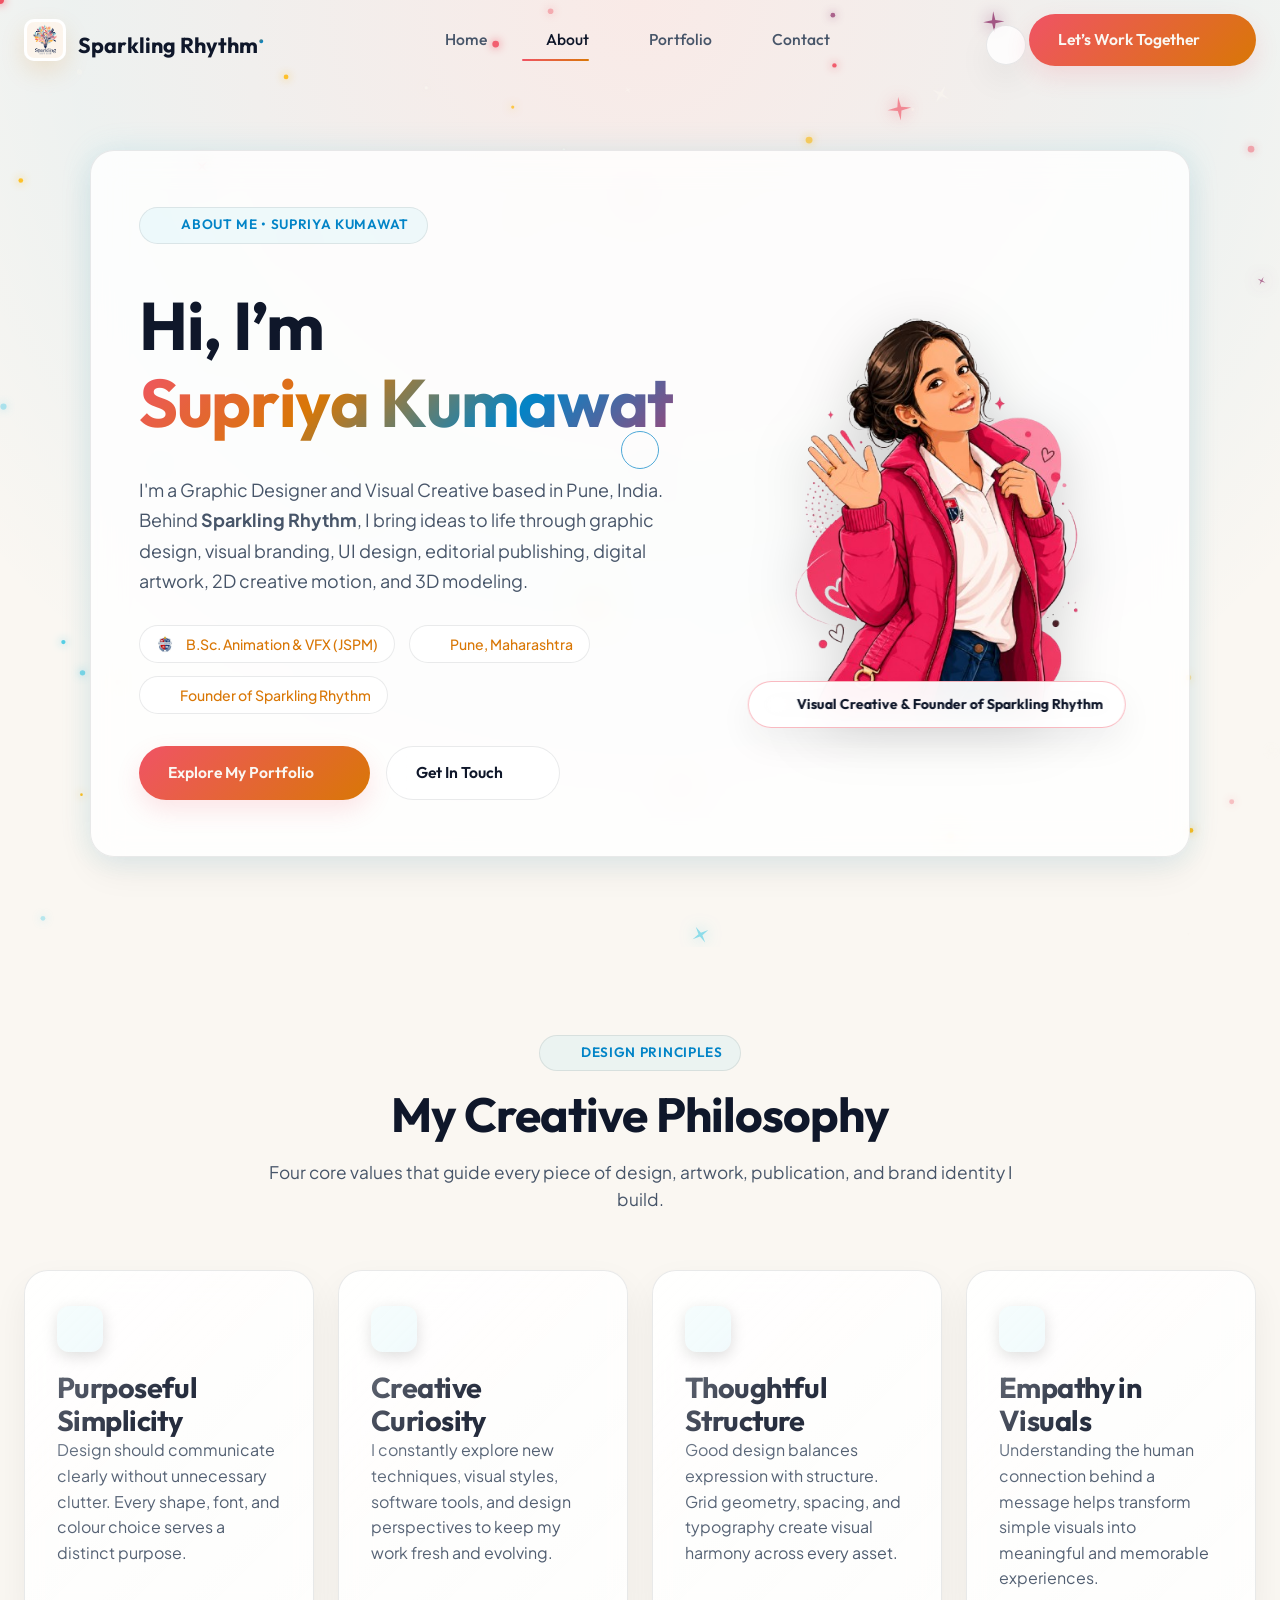
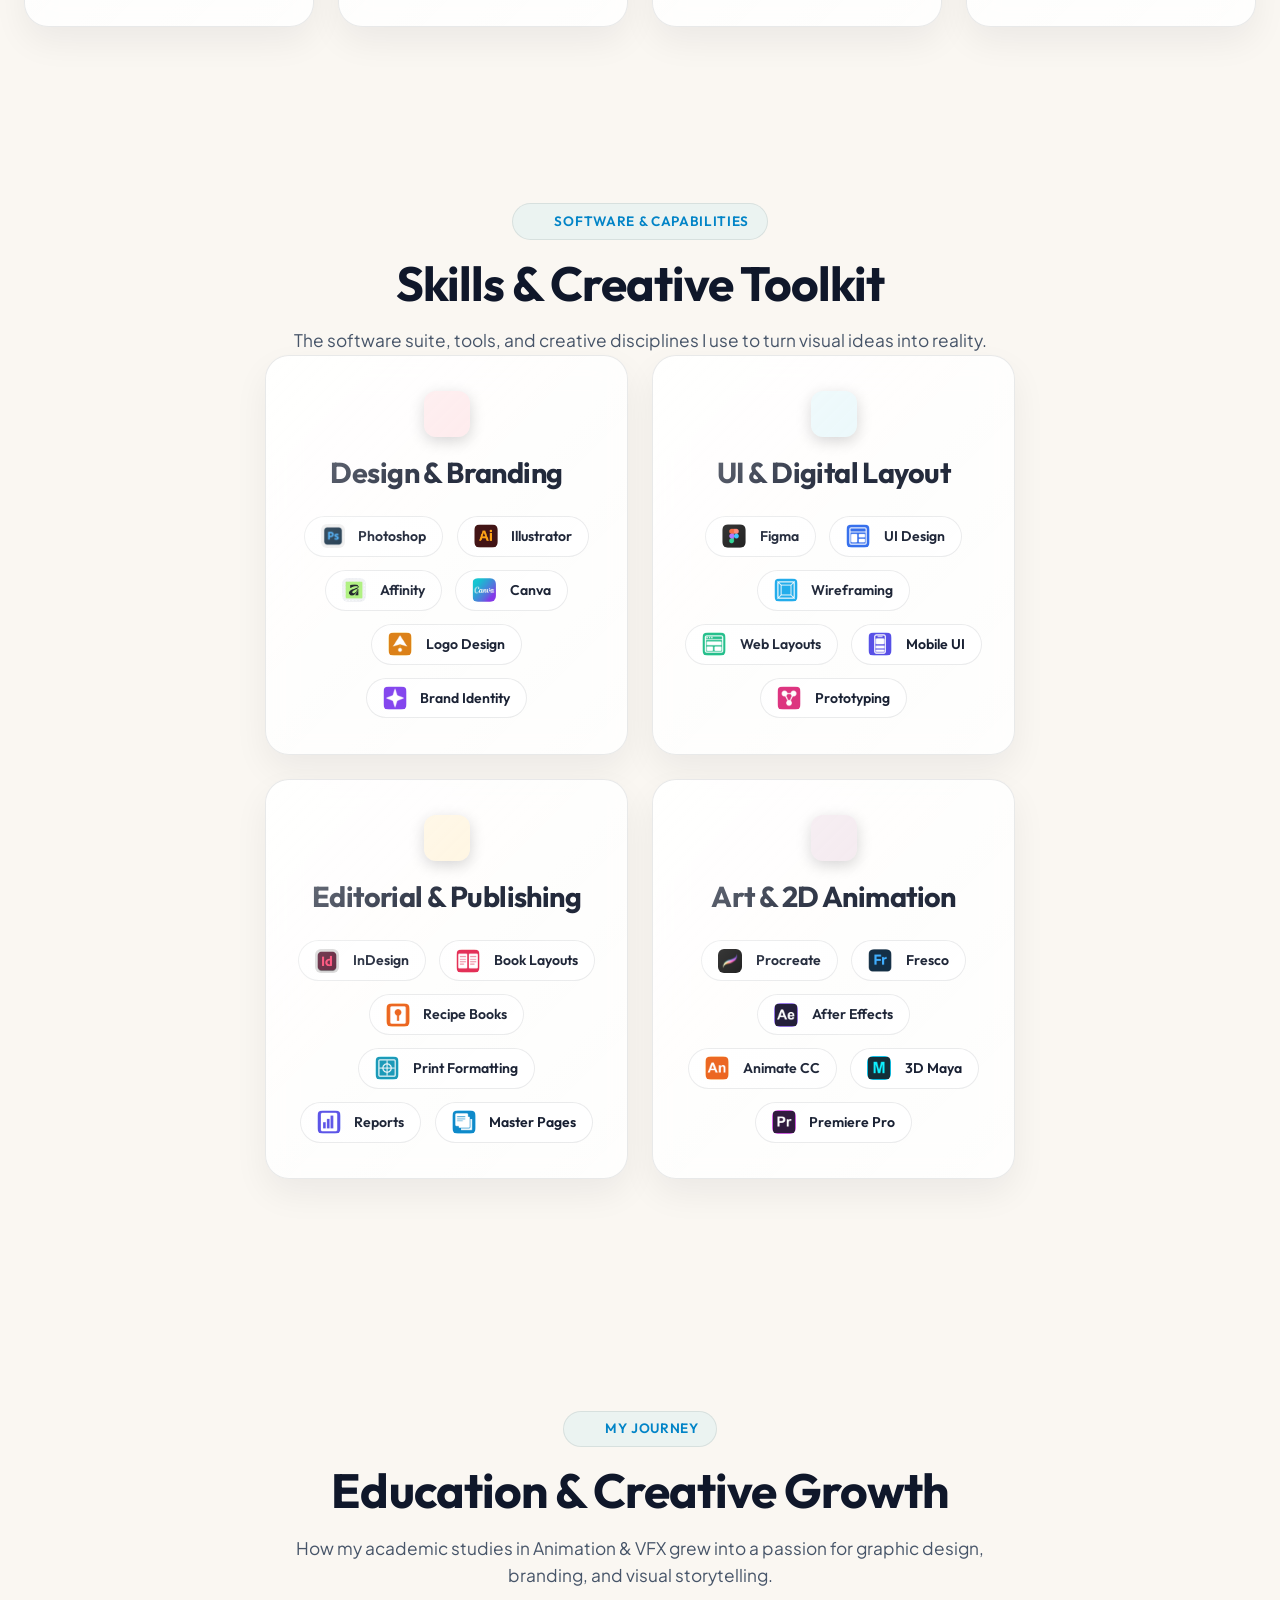
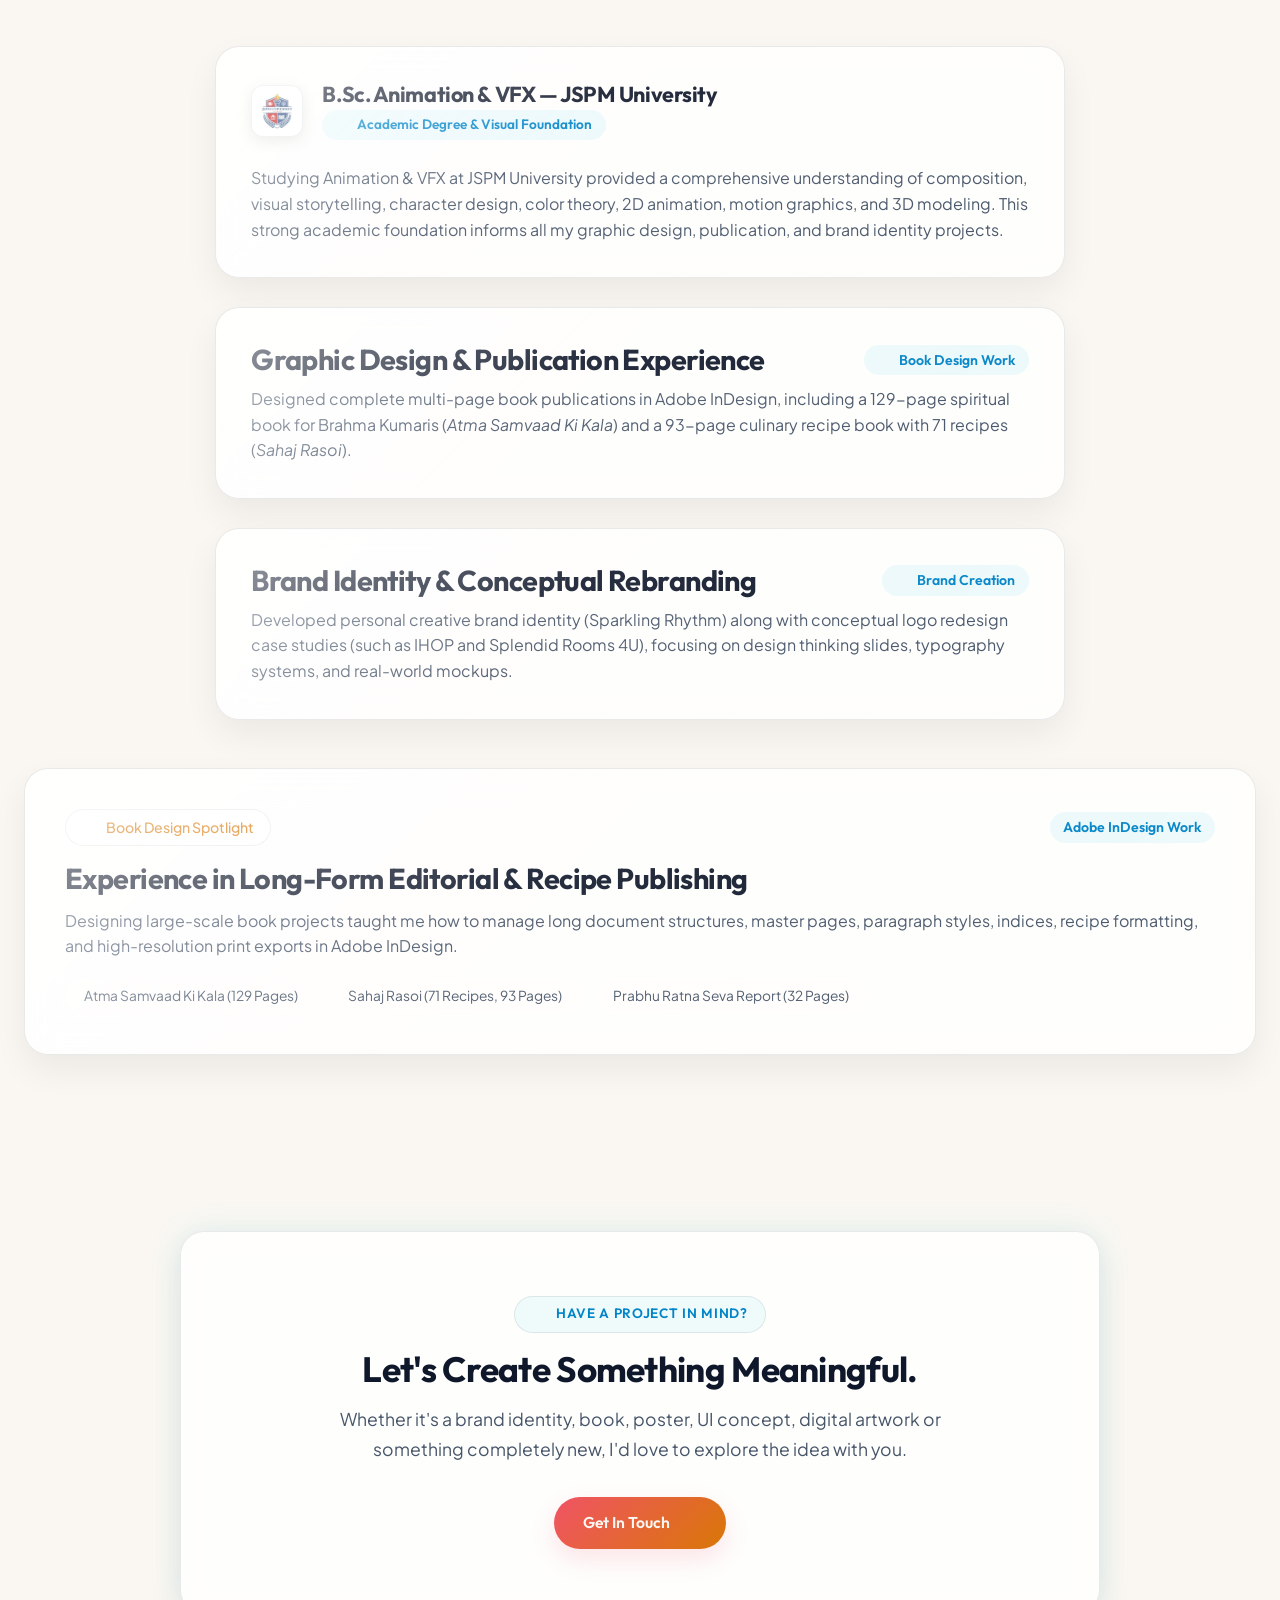
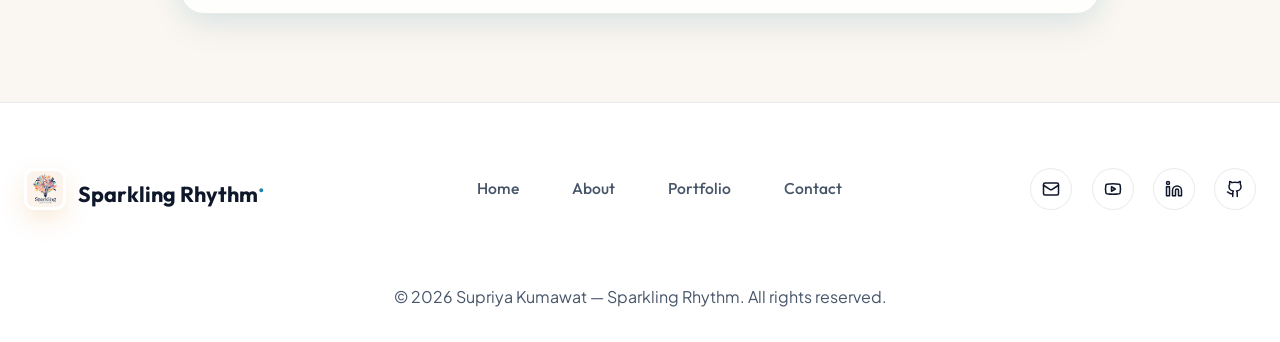
==== about.html @ 0d9f6787 "Initial commit of Sparkling Rhythm portfolio website" ====
<!DOCTYPE html>
<html lang="en">

<head>
  <meta charset="UTF-8">
  <meta name="viewport" content="width=device-width, initial-scale=1.0">
  <title>About Me — Supriya Kumawat | Sparkling Rhythm</title>
  <meta name="description"
    content="Learn more about Supriya Kumawat, Graphic Designer & Visual Creative behind Sparkling Rhythm. Education at JSPM University, creative philosophy, software skills, and design experience.">

  <!-- Favicon -->
  <link rel="icon" type="image/webp" href="images/Sparkling_Rhythm/8_Sparkling_Logo.webp">

  <!-- Lucide Icon Library -->
  <script src="https://unpkg.com/lucide@latest"></script>

  <!-- Style Sheets -->
  <link rel="stylesheet" href="css/palette.css">
  <link rel="stylesheet" href="css/style.css">
  <link rel="stylesheet" href="css/components.css">
</head>

<body>

  <!-- Reusable Header Component -->
  <header id="site-header" data-page="about"></header>

  <!-- ==========================================================================
       ABOUT HERO SECTION: 2-Column Layout with Featured Portrait Highlight
       ========================================================================== -->
  <section class="hero-section">
    <canvas id="hero-canvas-1" class="hero-canvas-bg"></canvas>

    <div class="container">
      <div class="spatial-glass-card" style="max-width: 1100px; padding: 3.5rem 3rem;">
        <div class="spatial-tilt-content about-hero-grid">

          <!-- Left Column: Biography & Information -->
          <div>
            <div class="section-tag" style="display:inline-flex; margin-bottom: 1.2rem;">
              <i data-lucide="user" class="icon-inline"></i> About Me • Supriya Kumawat
            </div>

            <h1 class="hero-title" style="margin-bottom: 1.2rem;">
              Hi, I’m <span class="gradient-text magnetic-title">Supriya Kumawat</span>
            </h1>

            <p class="hero-description" style="text-align: left; max-width: 600px; margin-bottom: 1.8rem;">
              I'm a Graphic Designer and Visual Creative based in Pune, India. Behind <strong>Sparkling Rhythm</strong>,
              I bring ideas to life through graphic design, visual branding, UI design, editorial publishing, digital
              artwork, 2D creative motion, and 3D modeling.
            </p>

            <div class="tag-group" style="margin-bottom: 2rem;">
              <span class="badge">
                <img src="images/Sparkling_Rhythm/About_Me/JSPM (my univercity logo).webp" alt="JSPM University Logo"
                  style="width:18px; height:18px; object-fit:contain; border-radius:4px; margin-right:4px;">
                B.Sc. Animation & VFX (JSPM)
              </span>
              <span class="badge"><i data-lucide="map-pin" class="icon-inline"></i> Pune, Maharashtra</span>
              <span class="badge"><i data-lucide="sparkles" class="icon-inline"></i> Founder of Sparkling Rhythm</span>
            </div>

            <div style="display: flex; gap: 1rem; flex-wrap: wrap;">
              <a href="projects.html" class="btn btn-primary">
                <span>Explore My Portfolio</span>
                <i data-lucide="arrow-right" class="icon-inline"></i>
              </a>
              <a href="contact.html" class="btn btn-secondary">
                <span>Get In Touch</span>
                <i data-lucide="mail" class="icon-inline"></i>
              </a>
            </div>
          </div>

          <!-- Right Column: Featured Animated Portrait Card -->
          <div class="about-avatar-container reveal">
            <div class="about-avatar-card">
              <img src="images/Sparkling_Rhythm/About_Me/animated picture of Me.png"
                alt="Supriya Kumawat — Founder & Graphic Designer" class="about-avatar-img">
              <div class="about-floating-badge">
                <i data-lucide="sparkles" class="icon-inline" style="color:var(--clr-coral-red);"></i>
                Visual Creative & Founder of Sparkling Rhythm
              </div>
            </div>
          </div>

        </div>
      </div>
    </div>
  </section>

  <!-- ==========================================================================
       CREATIVE PHILOSOPHY
       ========================================================================== -->
  <section class="section-spacing">
    <div class="container">
      <div class="section-header reveal">
        <div class="section-tag"><i data-lucide="compass" class="icon-inline"></i> Design Principles</div>
        <h2 class="section-title">My Creative Philosophy</h2>
        <p class="section-subtitle">
          Four core values that guide every piece of design, artwork, publication, and brand identity I build.
        </p>
      </div>

      <div class="philosophy-grid">
        <div class="glass-card philosophy-card reveal">
          <div class="card-icon-box"><i data-lucide="target"></i></div>
          <h3>Purposeful Simplicity</h3>
          <p>Design should communicate clearly without unnecessary clutter. Every shape, font, and colour choice serves
            a distinct purpose.</p>
        </div>

        <div class="glass-card philosophy-card reveal">
          <div class="card-icon-box"><i data-lucide="sparkles"></i></div>
          <h3>Creative Curiosity</h3>
          <p>I constantly explore new techniques, visual styles, software tools, and design perspectives to keep my work
            fresh and evolving.</p>
        </div>

        <div class="glass-card philosophy-card reveal">
          <div class="card-icon-box"><i data-lucide="layers"></i></div>
          <h3>Thoughtful Structure</h3>
          <p>Good design balances expression with structure. Grid geometry, spacing, and typography create visual
            harmony across every asset.</p>
        </div>

        <div class="glass-card philosophy-card reveal">
          <div class="card-icon-box"><i data-lucide="heart-handshake"></i></div>
          <h3>Empathy in Visuals</h3>
          <p>Understanding the human connection behind a message helps transform simple visuals into meaningful and
            memorable experiences.</p>
        </div>
      </div>
    </div>
  </section>

  <!-- ==========================================================================
       SKILLS & SOFTWARE TOOLKIT WITH SPECIFICATION ICONS
       ========================================================================== -->
  <section class="section-spacing">
    <div class="container">
      <div class="section-header reveal">
        <div class="section-tag"><i data-lucide="sliders" class="icon-inline"></i> Software & Capabilities</div>
        <h2 class="section-title">Skills & Creative Toolkit</h2>
        <p class="section-subtitle">
          The software suite, tools, and creative disciplines I use to turn visual ideas into reality.
        </p>
        <div class="grid-4">
          <!-- Design & Branding -->
          <div class="glass-card focus-card reveal">
            <div class="card-icon-box"><i data-lucide="palette"></i></div>
            <h3>Design & Branding</h3>
            <div class="tag-group" style="justify-content:center; margin-top:1.2rem;">
              <span class="tool-chip" style="padding: 0.45rem 1rem; font-size: 0.88rem;">
                <img src="images/Sparkling_Rhythm/About_Me/My_Specifications/Photoshop.webp" alt="Photoshop"
                  class="tool-icon-img"> Photoshop
              </span>
              <span class="tool-chip" style="padding: 0.45rem 1rem; font-size: 0.88rem;">
                <img src="images/Sparkling_Rhythm/About_Me/My_Specifications/Illustrator.webp" alt="Illustrator"
                  class="tool-icon-img"> Illustrator
              </span>
              <span class="tool-chip" style="padding: 0.45rem 1rem; font-size: 0.88rem;">
                <img src="images/Sparkling_Rhythm/About_Me/My_Specifications/Affinity.webp" alt="Affinity"
                  class="tool-icon-img"> Affinity
              </span>
              <span class="tool-chip" style="padding: 0.45rem 1rem; font-size: 0.88rem;">
                <img src="images/Sparkling_Rhythm/About_Me/My_Specifications/Canva.webp" alt="Canva"
                  class="tool-icon-img"> Canva
              </span>
              <span class="tool-chip" style="padding: 0.45rem 1rem; font-size: 0.88rem;">
                <img src="images/Sparkling_Rhythm/About_Me/My_Specifications/Logo_Design.png" alt="Logo Design"
                  class="tool-icon-img"> Logo Design
              </span>
              <span class="tool-chip" style="padding: 0.45rem 1rem; font-size: 0.88rem;">
                <img src="images/Sparkling_Rhythm/About_Me/My_Specifications/Brand_Identity.png" alt="Brand Identity"
                  class="tool-icon-img"> Brand Identity
              </span>
            </div>
          </div>

          <!-- UI & Digital -->
          <div class="glass-card focus-card reveal">
            <div class="card-icon-box"><i data-lucide="layout"></i></div>
            <h3>UI & Digital Layout</h3>
            <div class="tag-group" style="justify-content:center; margin-top:1.2rem;">
              <span class="tool-chip" style="padding: 0.45rem 1rem; font-size: 0.88rem;">
                <img src="images/Sparkling_Rhythm/About_Me/My_Specifications/Figma.webp" alt="Figma"
                  class="tool-icon-img"> Figma
              </span>
              <span class="tool-chip" style="padding: 0.45rem 1rem; font-size: 0.88rem;">
                <img src="images/Sparkling_Rhythm/About_Me/My_Specifications/UI_Design.png" alt="UI Design"
                  class="tool-icon-img"> UI Design
              </span>
              <span class="tool-chip" style="padding: 0.45rem 1rem; font-size: 0.88rem;">
                <img src="images/Sparkling_Rhythm/About_Me/My_Specifications/Wireframing.png" alt="Wireframing"
                  class="tool-icon-img"> Wireframing
              </span>
              <span class="tool-chip" style="padding: 0.45rem 1rem; font-size: 0.88rem;">
                <img src="images/Sparkling_Rhythm/About_Me/My_Specifications/Web_Layouts.png" alt="Web Layouts"
                  class="tool-icon-img"> Web Layouts
              </span>
              <span class="tool-chip" style="padding: 0.45rem 1rem; font-size: 0.88rem;">
                <img src="images/Sparkling_Rhythm/About_Me/My_Specifications/Mobile_UI.png" alt="Mobile UI"
                  class="tool-icon-img"> Mobile UI
              </span>
              <span class="tool-chip" style="padding: 0.45rem 1rem; font-size: 0.88rem;">
                <img src="images/Sparkling_Rhythm/About_Me/My_Specifications/Prototyping.png" alt="Prototyping"
                  class="tool-icon-img"> Prototyping
              </span>
            </div>
          </div>

          <!-- Editorial & Books -->
          <div class="glass-card focus-card reveal">
            <div class="card-icon-box"><i data-lucide="book-open"></i></div>
            <h3>Editorial & Publishing</h3>
            <div class="tag-group" style="justify-content:center; margin-top:1.2rem;">
              <span class="tool-chip" style="padding: 0.45rem 1rem; font-size: 0.88rem;">
                <img src="images/Sparkling_Rhythm/About_Me/My_Specifications/Indesign.webp" alt="InDesign"
                  class="tool-icon-img"> InDesign
              </span>
              <span class="tool-chip" style="padding: 0.45rem 1rem; font-size: 0.88rem;">
                <img src="images/Sparkling_Rhythm/About_Me/My_Specifications/Book_Layouts.png" alt="Book Layouts"
                  class="tool-icon-img"> Book Layouts
              </span>
              <span class="tool-chip" style="padding: 0.45rem 1rem; font-size: 0.88rem;">
                <img src="images/Sparkling_Rhythm/About_Me/My_Specifications/Recipe_Books.png" alt="Recipe Books"
                  class="tool-icon-img"> Recipe Books
              </span>
              <span class="tool-chip" style="padding: 0.45rem 1rem; font-size: 0.88rem;">
                <img src="images/Sparkling_Rhythm/About_Me/My_Specifications/Print_Formatting.png"
                  alt="Print Formatting" class="tool-icon-img"> Print Formatting
              </span>
              <span class="tool-chip" style="padding: 0.45rem 1rem; font-size: 0.88rem;">
                <img src="images/Sparkling_Rhythm/About_Me/My_Specifications/Reports.png" alt="Reports"
                  class="tool-icon-img"> Reports
              </span>
              <span class="tool-chip" style="padding: 0.45rem 1rem; font-size: 0.88rem;">
                <img src="images/Sparkling_Rhythm/About_Me/My_Specifications/Master_Pages.png" alt="Master Pages"
                  class="tool-icon-img"> Master Pages
              </span>
            </div>
          </div>

          <!-- Art & Animation -->
          <div class="glass-card focus-card reveal">
            <div class="card-icon-box"><i data-lucide="film"></i></div>
            <h3>Art & 2D Animation</h3>
            <div class="tag-group" style="justify-content:center; margin-top:1.2rem;">
              <span class="tool-chip" style="padding: 0.45rem 1rem; font-size: 0.88rem;">
                <img src="images/Sparkling_Rhythm/About_Me/My_Specifications/Procreate.webp" alt="Procreate"
                  class="tool-icon-img"> Procreate
              </span>
              <span class="tool-chip" style="padding: 0.45rem 1rem; font-size: 0.88rem;">
                <img src="images/Sparkling_Rhythm/About_Me/My_Specifications/Adobe_Fresco.webp" alt="Fresco"
                  class="tool-icon-img"> Fresco
              </span>
              <span class="tool-chip" style="padding: 0.45rem 1rem; font-size: 0.88rem;">
                <img src="images/Sparkling_Rhythm/About_Me/My_Specifications/After_Effects.png" alt="After Effects"
                  class="tool-icon-img"> After Effects
              </span>
              <span class="tool-chip" style="padding: 0.45rem 1rem; font-size: 0.88rem;">
                <img src="images/Sparkling_Rhythm/About_Me/My_Specifications/AnimateCC.png" alt="Animate CC"
                  class="tool-icon-img"> Animate CC
              </span>
              <span class="tool-chip" style="padding: 0.45rem 1rem; font-size: 0.88rem;">
                <img src="images/Sparkling_Rhythm/About_Me/My_Specifications/Maya.png" alt="3D Maya"
                  class="tool-icon-img"> 3D Maya
              </span>
              <span class="tool-chip" style="padding: 0.45rem 1rem; font-size: 0.88rem;">
                <img src="images/Sparkling_Rhythm/About_Me/My_Specifications/Premiere_Pro.png" alt="Premiere Pro"
                  class="tool-icon-img"> Premiere Pro
              </span>
            </div>
          </div>
        </div>
      </div>
  </section>

  <!-- ==========================================================================
       CREATIVE JOURNEY TIMELINE WITH JSPM UNIVERSITY LOGO HIGHLIGHT
       ========================================================================== -->
  <section class="section-spacing">
    <div class="container">
      <div class="section-header reveal">
        <div class="section-tag"><i data-lucide="clock" class="icon-inline"></i> My Journey</div>
        <h2 class="section-title">Education & Creative Growth</h2>
        <p class="section-subtitle">
          How my academic studies in Animation & VFX grew into a passion for graphic design, branding, and visual
          storytelling.
        </p>
      </div>

      <div class="timeline-list">
        <!-- Item 1: JSPM University Highlight Card -->
        <div class="glass-card timeline-card reveal">
          <div class="university-badge-header">
            <img src="images/Sparkling_Rhythm/About_Me/JSPM (my univercity logo).webp" alt="JSPM University Logo"
              class="university-logo-img">
            <div>
              <h3 style="font-size: 1.35rem; margin-bottom: 0.2rem;">B.Sc. Animation & VFX — JSPM University</h3>
              <span class="timeline-year" style="font-size: 0.85rem;"><i data-lucide="graduation-cap"
                  class="icon-inline"></i> Academic Degree & Visual Foundation</span>
            </div>
          </div>
          <p>
            Studying Animation & VFX at JSPM University provided a comprehensive understanding of composition, visual
            storytelling, character design, color theory, 2D animation, motion graphics, and 3D modeling. This strong
            academic foundation informs all my graphic design, publication, and brand identity projects.
          </p>
        </div>

        <!-- Item 2: Publication & Book Design -->
        <div class="glass-card timeline-card reveal">
          <div class="timeline-header">
            <h3>Graphic Design & Publication Experience</h3>
            <span class="timeline-year"><i data-lucide="award" class="icon-inline"></i> Book Design Work</span>
          </div>
          <p>
            Designed complete multi-page book publications in Adobe InDesign, including a 129-page spiritual book for
            Brahma Kumaris (<em>Atma Samvaad Ki Kala</em>) and a 93-page culinary recipe book with 71 recipes (<em>Sahaj
              Rasoi</em>).
          </p>
        </div>

        <!-- Item 3: Brand Identity Creation -->
        <div class="glass-card timeline-card reveal">
          <div class="timeline-header">
            <h3>Brand Identity & Conceptual Rebranding</h3>
            <span class="timeline-year"><i data-lucide="sparkles" class="icon-inline"></i> Brand Creation</span>
          </div>
          <p>
            Developed personal creative brand identity (Sparkling Rhythm) along with conceptual logo redesign case
            studies (such as IHOP and Splendid Rooms 4U), focusing on design thinking slides, typography systems, and
            real-world mockups.
          </p>
        </div>
      </div>

      <!-- Book Design Highlights Card -->
      <div class="glass-card book-exp-card reveal">
        <div class="timeline-header">
          <span class="badge"><i data-lucide="book-open" class="icon-inline"></i> Book Design Spotlight</span>
          <span class="timeline-year">Adobe InDesign Work</span>
        </div>
        <h3 style="margin-top: 1rem;">Experience in Long-Form Editorial & Recipe Publishing</h3>
        <p style="margin-top: 0.8rem;">
          Designing large-scale book projects taught me how to manage long document structures, master pages, paragraph
          styles, indices, recipe formatting, and high-resolution print exports in Adobe InDesign.
        </p>
        <div class="tag-group" style="margin-top: 1.2rem;">
          <span class="tag-chip">Atma Samvaad Ki Kala (129 Pages)</span>
          <span class="tag-chip">Sahaj Rasoi (71 Recipes, 93 Pages)</span>
          <span class="tag-chip">Prabhu Ratna Seva Report (32 Pages)</span>
        </div>
      </div>
    </div>
  </section>

  <!-- ==========================================================================
       CLOSING CTA
       ========================================================================== -->
  <section class="section-spacing">
    <div class="container">
      <div class="spatial-glass-card text-center" style="padding: 4rem 2rem;">
        <div class="section-tag" style="display:inline-flex; margin-bottom: 1rem;">
          <i data-lucide="message-square" class="icon-inline"></i> Have a Project in Mind?
        </div>

        <h2 style="font-size: 2.2rem; margin-bottom: 1rem;">
          Let's Create Something Meaningful.
        </h2>

        <p
          style="max-width: 650px; margin: 0 auto 2rem auto; color: var(--text-muted); font-size: 1.1rem; line-height: 1.7;">
          Whether it's a brand identity, book, poster, UI concept, digital artwork or something completely new, I'd love
          to explore the idea with you.
        </p>

        <a href="contact.html" class="btn btn-primary">
          <span>Get In Touch</span>
          <i data-lucide="arrow-right" class="icon-inline"></i>
        </a>
      </div>
    </div>
  </section>

  <!-- Reusable Footer Component -->
  <footer id="site-footer"></footer>

  <!-- Scripts -->
  <script src="js/projects-data.js"></script>
  <script src="js/lightbox.js"></script>
  <script src="js/layout.js"></script>
  <script src="js/cursor.js"></script>
  <script src="js/canvas.js"></script>
  <script src="js/animations.js"></script>
  <script src="js/main.js"></script>
</body>

</html>
---- css/palette.css ----
/* ==========================================================================
   SPARKLING RHYTHM PORTFOLIO - LOGO-MATCHED COLOR PALETTE & THEME TOKENS
   --------------------------------------------------------------------------
   Derived directly from Sparkling_Logo.png:
   - Warm Luxury Cream (#FAF7F2 - Light Canvas)
   - Deep Midnight Navy (#0C121E - Dark Canvas & Light Text)
   - Coral Red (#F05365) - Warm Leaf Highlight
   - Amber Gold (#FFB703) - Vibrant Energy Leaf
   - Ocean Cyan (#48CAE4) - Soft Teal Leaf
   - Plum Berry (#9B487A) - Rich Purple Leaf
   ========================================================================== */

/* --------------------------------------------------------------------------
   DEFAULT THEME: LIGHT MODE (Warm Cream Logo Canvas Base)
   -------------------------------------------------------------------------- */
:root {
  /* Brand Leaf Palette Accents */
  --clr-coral-red: #F05365;     /* Warm Coral Red */
  --clr-amber-gold: #D97706;    /* Warm Amber Gold (Adjusted for high-contrast light bg) */
  --clr-teal-cyan: #0284C7;     /* Ocean Cyan Accent */
  --clr-plum-berry: #9B487A;    /* Rich Plum Berry */
  --clr-cream-light: #FAF7F2;   /* Luxury Off-white Cream */

  /* Legacy Mapping for Component Compatibility */
  --clr-icy-blue: #0F172A;
  --clr-candy-pink: var(--clr-coral-red);
  --clr-mauve-rose: var(--clr-teal-cyan);
  --clr-vanilla: var(--clr-amber-gold);

  /* Surface & Backgrounds - Light Theme Default */
  --bg-deep: #FAF7F2;           /* Warm Luxury Off-White Canvas */
  --bg-surface: #FFFFFF;        /* Elevated Pure White Cards */
  --bg-elevated: #F3EFE9;       /* Soft Surface Hover State */

  /* Glassmorphism Tokens - Light Mode */
  --glass-bg: rgba(255, 255, 255, 0.82);
  --glass-bg-hover: rgba(255, 255, 255, 0.95);
  --glass-border: rgba(15, 23, 42, 0.09);
  --glass-border-hover: rgba(240, 83, 101, 0.4);
  --glass-shadow: 0 15px 35px rgba(15, 23, 42, 0.06);
  --glass-glow-pink: 0 10px 25px rgba(240, 83, 101, 0.15);
  --glass-glow-cyan: 0 10px 25px rgba(2, 132, 199, 0.15);
  --glass-glow-gold: 0 10px 25px rgba(217, 119, 6, 0.15);
  --glass-blur: blur(16px);
  --glass-reflection: linear-gradient(135deg, rgba(255, 255, 255, 0.6) 0%, rgba(255, 255, 255, 0.1) 40%, rgba(255, 255, 255, 0) 100%);

  /* Text Colors - Light Mode */
  --text-main: #0F172A;         /* Deep Navy Slate Primary Text */
  --text-muted: #475569;        /* Muted Slate Body Text */
  --text-subtle: #64748B;       /* Subtle Label Text */
  --text-accent: var(--clr-coral-red);
  --text-inverse: #FAF7F2;      /* Off-White Text for Dark Elements */

  /* Gradients */
  --grad-sparkling: linear-gradient(135deg, #F05365 0%, #D97706 35%, #0284C7 70%, #9B487A 100%);
  --grad-coral-gold: linear-gradient(135deg, #F05365 0%, #D97706 100%);
  --grad-cyan-plum: linear-gradient(135deg, #0284C7 0%, #9B487A 100%);
  --grad-pink-rose: linear-gradient(135deg, #F05365 0%, #D97706 100%);
  --grad-accent-text: linear-gradient(135deg, #F05365 0%, #D97706 33%, #0284C7 66%, #0F172A 100%);
  --grad-liquid-glow: radial-gradient(circle at 50% 0%, rgba(240, 83, 101, 0.08), rgba(2, 132, 199, 0.05) 50%, transparent 75%);

  /* Radii & Transitions */
  --border-radius-sm: 8px;
  --border-radius-md: 16px;
  --border-radius-lg: 24px;
  --border-radius-full: 9999px;

  --transition-fast: 0.2s cubic-bezier(0.16, 1, 0.3, 1);
  --transition-normal: 0.4s cubic-bezier(0.16, 1, 0.3, 1);
  --transition-slow: 0.7s cubic-bezier(0.16, 1, 0.3, 1);
}

/* --------------------------------------------------------------------------
   DARK THEME OVERRIDES ([data-theme="dark"])
   -------------------------------------------------------------------------- */
[data-theme="dark"] {
  /* Brand Leaf Palette Accents */
  --clr-amber-gold: #FFB703;    /* Bright Gold for dark background */
  --clr-teal-cyan: #48CAE4;     /* Electric Ocean Cyan */

  /* Legacy Mapping */
  --clr-icy-blue: #FAF6F0;
  --clr-vanilla: var(--clr-amber-gold);

  /* Surface & Backgrounds - Dark Theme */
  --bg-deep: #0C121E;           /* Midnight Navy Canvas */
  --bg-surface: #141C2D;        /* Elevated Dark Navy Surface */
  --bg-elevated: #1B263B;       /* Navy Hover Surface */

  /* Glassmorphism Tokens - Dark Mode */
  --glass-bg: rgba(20, 28, 45, 0.65);
  --glass-bg-hover: rgba(27, 38, 59, 0.85);
  --glass-border: rgba(72, 202, 228, 0.15);
  --glass-border-hover: rgba(240, 83, 101, 0.4);
  --glass-shadow: 0 20px 40px rgba(0, 0, 0, 0.55);
  --glass-glow-pink: 0 10px 30px rgba(240, 83, 101, 0.25);
  --glass-glow-cyan: 0 10px 30px rgba(72, 202, 228, 0.25);
  --glass-glow-gold: 0 10px 30px rgba(255, 183, 3, 0.25);
  --glass-reflection: linear-gradient(135deg, rgba(255, 255, 255, 0.12) 0%, rgba(255, 255, 255, 0.02) 40%, rgba(255, 255, 255, 0) 100%);

  /* Text Colors - Dark Mode */
  --text-main: #FAF6F0;         /* Cream Light Primary Text */
  --text-muted: #A0AEC0;        /* Muted Light Slate */
  --text-subtle: #64748B;       /* Subtle Label */
  --text-inverse: #0C121E;      /* Dark Text for Light Elements */

  /* Gradients - Dark Mode */
  --grad-sparkling: linear-gradient(135deg, #F05365 0%, #FFB703 35%, #48CAE4 70%, #9B487A 100%);
  --grad-coral-gold: linear-gradient(135deg, #F05365 0%, #FFB703 100%);
  --grad-cyan-plum: linear-gradient(135deg, #48CAE4 0%, #9B487A 100%);
  --grad-pink-rose: linear-gradient(135deg, #F05365 0%, #FFB703 100%);
  --grad-accent-text: linear-gradient(135deg, #F05365 0%, #FFB703 33%, #48CAE4 66%, #FAF6F0 100%);
  --grad-liquid-glow: radial-gradient(circle at 50% 0%, rgba(240, 83, 101, 0.15), rgba(72, 202, 228, 0.08) 50%, transparent 75%);
}
---- css/style.css ----
/* ==========================================================================
   GLOBAL STYLES, TYPOGRAPHY & CORE LAYOUT ARCHITECTURE
   ========================================================================== */

@import url('https://fonts.googleapis.com/css2?family=Outfit:wght@300;400;500;600;700;800&family=Plus+Jakarta+Sans:wght@300;400;500;600;700&display=swap');

/* CSS Reset */
*, *::before, *::after {
  box-sizing: border-box;
  margin: 0;
  padding: 0;
}

html {
  font-size: 16px;
  scroll-behavior: smooth;
  overflow-x: hidden;
  width: 100%;
}

body {
  font-family: 'Plus Jakarta Sans', -apple-system, BlinkMacSystemFont, sans-serif;
  background-color: var(--bg-deep);
  color: var(--text-main);
  line-height: 1.6;
  overflow-x: hidden;
  width: 100%;
  position: relative;
  -webkit-font-smoothing: antialiased;
  -moz-osx-font-smoothing: grayscale;
}

/* Custom Scrollbar */
::-webkit-scrollbar {
  width: 10px;
}
::-webkit-scrollbar-track {
  background: var(--bg-deep);
}
::-webkit-scrollbar-thumb {
  background: var(--glass-bg-hover);
  border: 2px solid var(--bg-deep);
  border-radius: 10px;
}
::-webkit-scrollbar-thumb:hover {
  background: var(--clr-coral-red);
}

/* --------------------------------------------------------------------------
   CUSTOM DUAL MAGNETIC CURSOR STYLES (LOGO COLOR MATCHED)
   -------------------------------------------------------------------------- */
#cursor-dot, #cursor-ring {
  pointer-events: none;
  position: fixed;
  top: 0;
  left: 0;
  border-radius: 50%;
  z-index: 99999;
  transition: transform 0.15s ease-out, opacity 0.15s ease-out, border-color 0.2s ease, background 0.2s ease;
}

#cursor-dot {
  width: 8px;
  height: 8px;
  background-color: var(--clr-coral-red);
  transform: translate(-50%, -50%);
  box-shadow: 0 0 10px var(--clr-coral-red);
}

#cursor-ring {
  width: 38px;
  height: 38px;
  border: 1.5px solid var(--clr-teal-cyan);
  transform: translate(-50%, -50%);
  opacity: 0.7;
}

body.cursor-hover #cursor-ring {
  transform: translate(-50%, -50%) scale(1.6);
  border-color: var(--clr-amber-gold);
  background: rgba(255, 183, 3, 0.15);
  box-shadow: 0 0 20px rgba(255, 183, 3, 0.3);
}

@media (max-width: 768px), (pointer: coarse) {
  #cursor-dot,
  #cursor-ring,
  #sparkle-cursor-canvas {
    display: none !important;
    visibility: hidden !important;
    opacity: 0 !important;
    pointer-events: none !important;
  }
}

/* Typography Base */
h1, h2, h3, h4, h5, h6 {
  font-family: 'Outfit', sans-serif;
  color: var(--text-main);
  line-height: 1.15;
  font-weight: 700;
  letter-spacing: -0.02em;
}

h1 {
  font-size: clamp(2.4rem, 5vw + 1rem, 4.2rem);
}

h2 {
  font-size: clamp(1.9rem, 3.5vw + 0.5rem, 3rem);
}

h3 {
  font-size: clamp(1.3rem, 2vw + 0.2rem, 1.8rem);
}

p {
  color: var(--text-muted);
  font-size: clamp(0.95rem, 1vw + 0.2rem, 1.1rem);
  font-weight: 400;
}

a {
  color: inherit;
  text-decoration: none;
  transition: var(--transition-fast);
}

img, video {
  max-width: 100%;
  height: auto;
  display: block;
}

ul {
  list-style: none;
}

/* Layout Utilities */
.container {
  width: 100%;
  max-width: 1280px;
  margin: 0 auto;
  padding: 0 1.5rem;
}

.section-spacing {
  padding: 5.5rem 0;
  position: relative;
}

.gradient-text {
  background: var(--grad-sparkling);
  -webkit-background-clip: text;
  -webkit-text-fill-color: transparent;
  display: inline-block;
}

/* Section Header Component */
.section-header {
  text-align: center;
  max-width: 750px;
  margin: 0 auto 3.5rem auto;
}

.section-tag {
  display: inline-flex;
  align-items: center;
  gap: 0.5rem;
  padding: 0.4rem 1.1rem;
  background: rgba(72, 202, 228, 0.08);
  border: 1px solid var(--glass-border);
  border-radius: var(--border-radius-full);
  color: var(--clr-teal-cyan);
  font-family: 'Outfit', sans-serif;
  font-size: 0.85rem;
  font-weight: 600;
  letter-spacing: 0.05em;
  text-transform: uppercase;
  margin-bottom: 1rem;
}

.section-title {
  margin-bottom: 1rem;
}

.section-subtitle {
  color: var(--text-muted);
  font-size: 1.08rem;
}

/* Buttons */
.btn {
  display: inline-flex;
  align-items: center;
  justify-content: center;
  gap: 0.6rem;
  padding: 0.85rem 1.8rem;
  font-family: 'Outfit', sans-serif;
  font-size: 0.98rem;
  font-weight: 600;
  border-radius: var(--border-radius-full);
  cursor: pointer;
  border: none;
  transition: var(--transition-normal);
  white-space: nowrap;
}

.btn-primary {
  background: var(--grad-coral-gold);
  color: var(--text-inverse);
  box-shadow: var(--glass-glow-pink);
}

.btn-primary:hover {
  transform: translateY(-3px);
  box-shadow: 0 12px 35px rgba(240, 83, 101, 0.45);
  filter: brightness(1.08);
}

.btn-secondary {
  background: var(--glass-bg);
  color: var(--text-main);
  border: 1px solid var(--glass-border);
  backdrop-filter: var(--glass-blur);
  -webkit-backdrop-filter: var(--glass-blur);
}

.btn-secondary:hover {
  background: var(--glass-bg-hover);
  border-color: var(--clr-teal-cyan);
  color: var(--clr-teal-cyan);
  transform: translateY(-3px);
  box-shadow: var(--glass-glow-cyan);
}

/* Glass Card Foundation */
.glass-card {
  background: var(--glass-bg);
  border: 1px solid var(--glass-border);
  border-radius: var(--border-radius-lg);
  backdrop-filter: var(--glass-blur);
  -webkit-backdrop-filter: var(--glass-blur);
  box-shadow: var(--glass-shadow);
  transition: var(--transition-normal);
  position: relative;
  overflow: hidden;
}

.glass-card::before {
  content: '';
  position: absolute;
  top: 0;
  left: 0;
  right: 0;
  height: 100%;
  background: var(--glass-reflection);
  pointer-events: none;
  border-radius: inherit;
}

.glass-card:hover {
  border-color: var(--glass-border-hover);
  box-shadow: 0 25px 50px rgba(0, 0, 0, 0.5), var(--glass-glow-pink);
}

/* Badge component */
.badge {
  display: inline-flex;
  align-items: center;
  gap: 0.5rem;
  padding: 0.4rem 1rem;
  background: var(--glass-bg);
  border: 1px solid var(--glass-border);
  border-radius: var(--border-radius-full);
  font-size: 0.88rem;
  font-weight: 500;
  color: var(--clr-amber-gold);
}

.status-dot {
  width: 8px;
  height: 8px;
  background-color: var(--clr-amber-gold);
  border-radius: 50%;
  display: inline-block;
  box-shadow: 0 0 10px var(--clr-amber-gold);
}

/* SCROLL REVEAL ANIMATIONS */
.reveal {
  opacity: 0;
  transform: translateY(30px);
  transition: opacity 0.8s cubic-bezier(0.16, 1, 0.3, 1), transform 0.8s cubic-bezier(0.16, 1, 0.3, 1);
}

.reveal.active {
  opacity: 1;
  transform: translateY(0);
}
---- css/components.css ----
/* ==========================================================================
   COMPONENTS SPECIFICATION (WITH FULLY RESPONSIVE IHOP FEATURED SECTION)
   ========================================================================== */

/* Lucide Icon & Card Helpers */
.icon-inline {
  width: 1.15em;
  height: 1.15em;
  display: inline-block;
  vertical-align: middle;
  stroke-width: 2px;
}

.card-icon-box {
  width: 46px;
  height: 46px;
  border-radius: 12px;
  background: rgba(72, 202, 228, 0.1);
  color: var(--clr-teal-cyan);
  display: inline-flex;
  align-items: center;
  justify-content: center;
  margin-bottom: 1.2rem;
  box-shadow: 0 4px 15px rgba(0, 0, 0, 0.2);
}

.card-icon-box svg {
  width: 24px;
  height: 24px;
  stroke-width: 2px;
}

/* Shimmer Light Reflection Sweep */
.gradient-text, .nav-brand span {
  position: relative;
  overflow: hidden;
}

.gradient-text::after, .nav-brand span::after {
  content: '';
  position: absolute;
  top: 0;
  left: -100%;
  width: 50%;
  height: 100%;
  background: linear-gradient(90deg, transparent 0%, rgba(255, 255, 255, 0.5) 50%, transparent 100%);
  animation: sparkleShimmer 4.5s infinite ease-in-out;
  pointer-events: none;
}

@keyframes sparkleShimmer {
  0% { left: -120%; }
  40%, 100% { left: 160%; }
}

/* --------------------------------------------------------------------------
   1. NAVBAR & HEADER COMPONENTS
   -------------------------------------------------------------------------- */
.navbar {
  position: fixed;
  top: 0;
  left: 0;
  right: 0;
  height: 80px;
  z-index: 1000;
  transition: var(--transition-normal);
}

.navbar.scrolled {
  height: 70px;
  background: var(--glass-bg);
  backdrop-filter: var(--glass-blur);
  -webkit-backdrop-filter: var(--glass-blur);
  border-bottom: 1px solid var(--glass-border);
  box-shadow: var(--glass-shadow);
}

.nav-container {
  height: 100%;
  display: flex;
  align-items: center;
  justify-content: space-between;
}

.nav-brand {
  display: flex;
  align-items: center;
  gap: 0.75rem;
  font-family: 'Outfit', sans-serif;
  font-size: 1.35rem;
  font-weight: 700;
  color: var(--text-main);
}

.nav-brand-logo-img {
  width: 42px;
  height: 42px;
  border-radius: 10px;
  object-fit: contain;
  background: rgba(255, 255, 255, 0.95);
  padding: 3px;
  box-shadow: var(--glass-glow-gold);
  transition: transform var(--transition-fast);
}

.nav-brand:hover .nav-brand-logo-img {
  transform: scale(1.08) rotate(3deg);
}

.nav-links {
  display: flex;
  align-items: center;
  gap: 2.2rem;
}

.nav-link {
  font-family: 'Outfit', sans-serif;
  font-size: 0.98rem;
  font-weight: 500;
  color: var(--text-muted);
  position: relative;
  padding: 0.3rem 0;
  display: inline-flex;
  align-items: center;
  gap: 0.4rem;
}

.nav-link:hover,
.nav-link.active {
  color: var(--text-main);
}

.nav-link.active::after {
  content: '';
  position: absolute;
  bottom: -4px;
  left: 0;
  right: 0;
  height: 2px;
  background: var(--grad-coral-gold);
  border-radius: 2px;
}

/* Theme Toggle Icon Button */
.theme-toggle-btn {
  display: inline-flex;
  align-items: center;
  justify-content: center;
  width: 40px;
  height: 40px;
  border-radius: 50%;
  background: var(--glass-bg);
  border: 1px solid var(--glass-border);
  color: var(--text-main);
  cursor: pointer;
  box-shadow: var(--glass-shadow);
  transition: transform var(--transition-fast), background var(--transition-fast), border-color var(--transition-fast), color var(--transition-fast);
}

.theme-toggle-btn:hover {
  transform: scale(1.08) rotate(15deg);
  border-color: var(--clr-amber-gold);
  background: var(--glass-bg-hover);
  color: var(--clr-amber-gold);
}

.theme-toggle-btn svg {
  width: 20px;
  height: 20px;
}

.hamburger {
  display: none;
  background: transparent;
  border: none;
  cursor: pointer;
  width: 30px;
  height: 24px;
  position: relative;
  flex-direction: column;
  justify-content: space-between;
}

.hamburger span {
  display: block;
  width: 100%;
  height: 3px;
  background: var(--text-main);
  border-radius: 3px;
  transition: var(--transition-fast);
}

/* Mobile Drawer */
.mobile-drawer {
  position: fixed;
  top: 80px;
  left: 0;
  right: 0;
  background: var(--bg-surface);
  backdrop-filter: blur(20px);
  -webkit-backdrop-filter: blur(20px);
  border-bottom: 1px solid var(--glass-border);
  padding: 2rem 1.5rem;
  display: flex;
  flex-direction: column;
  gap: 1.2rem;
  transform: translateY(-150%);
  opacity: 0;
  pointer-events: none;
  transition: var(--transition-normal);
  z-index: 999;
  box-shadow: var(--glass-shadow);
}

.mobile-drawer.open {
  transform: translateY(0);
  opacity: 1;
  pointer-events: auto;
}

.mobile-nav-link {
  font-family: 'Outfit', sans-serif;
  font-size: 1.15rem;
  font-weight: 600;
  color: var(--text-muted);
  display: inline-flex;
  align-items: center;
  gap: 0.6rem;
}

.mobile-nav-link.active,
.mobile-nav-link:hover {
  color: var(--clr-amber-gold);
}

/* Responsive adjustments for navigation bar */
@media (max-width: 768px) {
  .nav-brand {
    font-size: 1.05rem;
    gap: 0.5rem;
  }
  .nav-brand-logo-img {
    width: 34px;
    height: 34px;
  }
  .nav-actions {
    display: flex;
    align-items: center;
    gap: 0.5rem;
  }
  .nav-actions .btn-primary {
    display: none; /* Hidden on header bar on mobile so theme toggle + logo fit cleanly */
  }
  .theme-toggle-btn {
    width: 36px;
    height: 36px;
  }
  .theme-toggle-btn svg {
    width: 18px;
    height: 18px;
  }
}

/* --------------------------------------------------------------------------
   2. HERO SECTION, CANVAS PHYSICS & 3D SPATIAL TILT
   -------------------------------------------------------------------------- */
.hero-section {
  padding-top: 150px;
  padding-bottom: 90px;
  position: relative;
  min-height: 88vh;
  display: flex;
  align-items: center;
  background: var(--grad-liquid-glow);
  overflow: hidden;
}

.hero-canvas-bg {
  position: absolute;
  inset: 0;
  width: 100%;
  height: 100%;
  z-index: 0;
  pointer-events: none;
}

.spatial-glass-card {
  position: relative;
  z-index: 2;
  padding: 4rem 3.5rem;
  max-width: 920px;
  margin: 0 auto;
  text-align: center;
  background: var(--glass-bg);
  backdrop-filter: var(--glass-blur);
  -webkit-backdrop-filter: var(--glass-blur);
  border: 1px solid var(--glass-border);
  border-radius: var(--border-radius-lg);
  box-shadow: var(--glass-shadow), 0 0 30px rgba(72, 202, 228, 0.15);
  transform-style: preserve-3d;
  transition: transform 0.15s ease-out, border-color 0.3s ease, box-shadow 0.3s ease;
  will-change: transform;
}

.spatial-glass-card:hover {
  border-color: var(--clr-coral-red);
  box-shadow: var(--glass-shadow), 0 0 40px rgba(240, 83, 101, 0.35);
}

.spatial-tilt-content {
  transform: translateZ(40px);
}

.magnetic-letter {
  display: inline-block;
  transition: transform 0.2s cubic-bezier(0.16, 1, 0.3, 1), color 0.2s ease, text-shadow 0.2s ease;
  cursor: pointer;
}

.magnetic-letter:hover {
  transform: translateY(-8px) scale(1.15) rotate(3deg);
  color: var(--clr-amber-gold);
  text-shadow: 0 0 20px var(--clr-amber-gold);
}

.hero-title {
  margin: 1.5rem 0 1.2rem 0;
}

.hero-description {
  max-width: 740px;
  margin: 0 auto 2.2rem auto;
  font-size: 1.12rem;
  line-height: 1.7;
}

.hero-cta-group {
  display: flex;
  align-items: center;
  justify-content: center;
  gap: 1.2rem;
  flex-wrap: wrap;
}

/* --------------------------------------------------------------------------
   3. SOFTWARE TOOLKIT MARQUEE
   -------------------------------------------------------------------------- */
.tools-marquee-section {
  padding: 1.8rem 0;
  background: var(--bg-surface);
  border-top: 1px solid var(--glass-border);
  border-bottom: 1px solid var(--glass-border);
  overflow: hidden;
  position: relative;
  backdrop-filter: var(--glass-blur);
  -webkit-backdrop-filter: var(--glass-blur);
}

.tools-marquee-track {
  display: flex;
  width: max-content;
  animation: marqueeContinuous 28s linear infinite;
}

.tools-marquee-track:hover {
  animation-play-state: paused;
}

.tools-marquee-content {
  display: flex;
  align-items: center;
  gap: 1.5rem;
  padding-right: 1.5rem;
}

.tool-chip {
  display: inline-flex;
  align-items: center;
  gap: 0.85rem;
  padding: 0.75rem 1.6rem;
  background: var(--glass-bg);
  border: 1px solid var(--glass-border);
  border-radius: var(--border-radius-full);
  color: var(--text-main);
  font-family: 'Outfit', sans-serif;
  font-size: 0.98rem;
  font-weight: 600;
  white-space: nowrap;
  transition: var(--transition-fast);
}

.tool-chip:hover {
  background: var(--glass-bg-hover);
  border-color: var(--clr-teal-cyan);
  color: var(--clr-teal-cyan);
  transform: translateY(-3px);
  box-shadow: var(--glass-glow-cyan);
}

.tool-icon-img {
  width: 24px;
  height: 24px;
  border-radius: 6px;
  object-fit: cover;
}

@keyframes marqueeContinuous {
  0% { transform: translate3d(0, 0, 0); }
  100% { transform: translate3d(-50%, 0, 0); }
}

/* --------------------------------------------------------------------------
   4. SEARCH BAR, TAG CHIPS & SPACIOUS FILTER CONTROLS
   -------------------------------------------------------------------------- */
.tag-group {
  display: flex;
  flex-wrap: wrap;
  gap: 0.85rem;
  row-gap: 0.85rem;
  align-items: center;
  max-width: 100%;
}

.tag-chip {
  font-size: 0.86rem;
  padding: 0.45rem 1.1rem;
  background: rgba(250, 246, 240, 0.08);
  border: 1px solid rgba(250, 246, 240, 0.12);
  border-radius: var(--border-radius-full);
  color: var(--text-muted);
  line-height: 1.4;
  white-space: nowrap;
  max-width: 100%;
  transition: var(--transition-fast);
}

.tag-chip:hover {
  border-color: var(--clr-teal-cyan);
  color: var(--text-main);
}

.search-input-wrapper {
  position: relative;
  max-width: 650px;
  margin: 0 auto 2.5rem auto;
  width: 100%;
}

.search-icon {
  position: absolute;
  left: 1.2rem;
  top: 50%;
  transform: translateY(-50%);
  color: var(--clr-teal-cyan);
  width: 20px;
  height: 20px;
}

.search-input {
  width: 100%;
  padding: 0.95rem 1.2rem 0.95rem 3rem;
  background: var(--glass-bg);
  border: 1px solid var(--glass-border);
  border-radius: var(--border-radius-full);
  color: var(--text-main);
  font-family: 'Plus Jakarta Sans', sans-serif;
  font-size: 1rem;
  backdrop-filter: var(--glass-blur);
  transition: var(--transition-fast);
}

.search-input:focus {
  outline: none;
  border-color: var(--clr-coral-red);
  box-shadow: var(--glass-glow-pink);
}

.filter-controls-strip {
  display: flex;
  align-items: center;
  justify-content: center;
  flex-wrap: wrap;
  gap: 1rem 1.1rem;
  margin-bottom: 3.5rem;
  padding: 0 0.5rem;
  width: 100%;
}

.filter-btn {
  padding: 0.7rem 1.6rem;
  background: var(--glass-bg);
  border: 1px solid var(--glass-border);
  border-radius: var(--border-radius-full);
  color: var(--text-muted);
  font-family: 'Outfit', sans-serif;
  font-size: 0.95rem;
  font-weight: 600;
  cursor: pointer;
  transition: var(--transition-fast);
  white-space: nowrap;
}

.filter-btn:hover,
.filter-btn.active {
  background: var(--grad-coral-gold);
  color: var(--text-inverse);
  border-color: transparent;
  box-shadow: var(--glass-glow-pink);
}

.video-play-badge {
  position: absolute;
  inset: 0;
  display: flex;
  align-items: center;
  justify-content: center;
  background: rgba(12, 18, 30, 0.45);
  color: var(--clr-cream-light);
  transition: transform 0.2s ease, color 0.2s ease;
}

.project-thumb-wrapper:hover .video-play-badge {
  color: var(--clr-amber-gold);
  transform: scale(1.1);
}

/* --------------------------------------------------------------------------
   5. LIGHTBOX MODAL & BRANDING PROCESS STAGES
   -------------------------------------------------------------------------- */
.lightbox-modal {
  position: fixed;
  inset: 0;
  z-index: 10000;
  display: flex;
  align-items: center;
  justify-content: center;
  padding: 2rem;
  opacity: 0;
  visibility: hidden;
  transition: opacity 0.35s ease, visibility 0.35s ease;
}

.lightbox-modal.open {
  opacity: 1;
  visibility: visible;
}

.lightbox-backdrop {
  position: absolute;
  inset: 0;
  background: rgba(10, 14, 24, 0.88);
  backdrop-filter: blur(20px);
  -webkit-backdrop-filter: blur(20px);
}

.lightbox-container {
  position: relative;
  z-index: 2;
  width: 100%;
  max-width: 1200px;
  max-height: 90vh;
  overflow-y: auto;
  padding: 2.5rem;
  background: rgba(20, 28, 45, 0.95);
  border: 1px solid var(--glass-border);
  border-radius: var(--border-radius-lg);
  box-shadow: 0 30px 60px rgba(0, 0, 0, 0.8), var(--glass-glow-pink);
}

.lightbox-close-btn {
  position: absolute;
  top: 1.2rem;
  right: 1.5rem;
  width: 40px;
  height: 40px;
  border-radius: 50%;
  background: var(--glass-bg);
  border: 1px solid var(--glass-border);
  color: var(--text-main);
  font-size: 1.8rem;
  line-height: 1;
  cursor: pointer;
  display: flex;
  align-items: center;
  justify-content: center;
  transition: var(--transition-fast);
  z-index: 10;
}

.lightbox-close-btn:hover {
  background: var(--clr-coral-red);
  color: #fff;
  transform: scale(1.1);
}

.lightbox-body {
  display: grid;
  grid-template-columns: minmax(0, 1.15fr) minmax(0, 1fr);
  gap: 2rem;
  align-items: start;
}

.lightbox-media-column {
  min-width: 0;
  overflow: hidden;
}

.lightbox-info-column {
  min-width: 0;
  word-wrap: break-word;
  overflow-wrap: break-word;
}

.lightbox-viewer {
  width: 100%;
  aspect-ratio: 16 / 10;
  max-height: 320px;
  border-radius: var(--border-radius-md);
  overflow: hidden;
  background: rgba(10, 14, 24, 0.95);
  border: 1px solid var(--glass-border);
  display: flex;
  align-items: center;
  justify-content: center;
  position: relative;
}

.lightbox-main-img {
  max-width: 100%;
  max-height: 100%;
  width: auto;
  height: auto;
  object-fit: contain;
  padding: 0.5rem;
  cursor: zoom-in;
  transition: transform 0.25s ease;
}

.lightbox-main-img:hover {
  transform: scale(1.03);
}

.lightbox-video-player {
  width: 100%;
  height: 100%;
  object-fit: contain;
  background: #000;
}

.lightbox-caption {
  font-size: 0.88rem;
  color: var(--text-muted);
  margin-top: 0.8rem;
  text-align: center;
  font-style: italic;
}

.lightbox-gallery-strip {
  display: flex;
  gap: 0.75rem;
  margin-top: 1rem;
  overflow-x: auto;
  padding-bottom: 0.5rem;
}

.lightbox-thumb {
  width: 70px;
  height: 50px;
  border-radius: var(--border-radius-sm);
  overflow: hidden;
  border: 2px solid transparent;
  cursor: pointer;
  opacity: 0.6;
  transition: var(--transition-fast);
  flex-shrink: 0;
}

.lightbox-thumb.active,
.lightbox-thumb:hover {
  opacity: 1;
  border-color: var(--clr-amber-gold);
  transform: scale(1.05);
}

.lightbox-thumb img {
  width: 100%;
  height: 100%;
  object-fit: cover;
}

.lightbox-title {
  font-size: 1.8rem;
  margin: 0.8rem 0 1rem 0;
  line-height: 1.25;
}

.lightbox-description {
  color: var(--text-muted);
  font-size: 1rem;
  line-height: 1.7;
}

.lightbox-process-grid {
  display: flex;
  flex-direction: column;
  gap: 0.8rem;
  margin-top: 0.8rem;
}

.lightbox-process-step {
  padding: 1rem 1.2rem;
  border-left: 3px solid var(--clr-coral-red);
}

.process-step-name {
  font-family: 'Outfit', sans-serif;
  font-size: 0.95rem;
  font-weight: 700;
  color: var(--clr-amber-gold);
  margin-bottom: 0.2rem;
}

.process-step-detail {
  font-size: 0.88rem;
  color: var(--text-muted);
}

/* --------------------------------------------------------------------------
   5B. FULLSCREEN IMAGE POPUP OVERLAY
   -------------------------------------------------------------------------- */
.fullscreen-image-overlay {
  position: fixed;
  inset: 0;
  z-index: 25000;
  background: rgba(8, 12, 20, 0.96);
  backdrop-filter: blur(25px);
  -webkit-backdrop-filter: blur(25px);
  display: flex;
  align-items: center;
  justify-content: center;
  padding: 1.5rem;
  opacity: 0;
  visibility: hidden;
  transition: opacity 0.35s ease, visibility 0.35s ease;
  cursor: zoom-out;
}

.fullscreen-image-overlay.open {
  opacity: 1;
  visibility: visible;
}

.fullscreen-img {
  max-width: 96vw;
  max-height: 92vh;
  object-fit: contain;
  border-radius: var(--border-radius-md);
  box-shadow: 0 30px 80px rgba(0, 0, 0, 0.9), 0 0 50px rgba(240, 83, 101, 0.3);
  transition: transform 0.3s cubic-bezier(0.16, 1, 0.3, 1);
  border: 1px solid var(--glass-border);
}

.fullscreen-close-btn {
  position: absolute;
  top: 1.5rem;
  right: 1.8rem;
  width: 48px;
  height: 48px;
  border-radius: 50%;
  background: rgba(240, 83, 101, 0.25);
  border: 1px solid var(--clr-coral-red);
  color: var(--clr-cream-light);
  font-size: 2.2rem;
  line-height: 1;
  cursor: pointer;
  display: flex;
  align-items: center;
  justify-content: center;
  transition: var(--transition-fast);
  z-index: 25010;
  box-shadow: 0 0 20px rgba(240, 83, 101, 0.4);
}

.fullscreen-close-btn:hover {
  background: var(--clr-coral-red);
  color: #fff;
  transform: scale(1.15) rotate(90deg);
}

.fullscreen-hint-badge {
  position: absolute;
  top: 1.8rem;
  left: 50%;
  transform: translateX(-50%);
  padding: 0.5rem 1.4rem;
  background: rgba(20, 28, 45, 0.85);
  border: 1px solid var(--glass-border);
  border-radius: var(--border-radius-full);
  color: var(--clr-amber-gold);
  font-family: 'Outfit', sans-serif;
  font-size: 0.92rem;
  font-weight: 600;
  letter-spacing: 0.04em;
  pointer-events: none;
  box-shadow: 0 8px 25px rgba(0,0,0,0.5);
  backdrop-filter: blur(12px);
}

/* --------------------------------------------------------------------------
   6. CREATIVE FOCUS & SERVICES GRIDS (FULLY RESPONSIVE)
   -------------------------------------------------------------------------- */
.grid-4 {
  display: grid;
  grid-template-columns: repeat(auto-fit, minmax(min(100%, 240px), 1fr));
  gap: 1.5rem;
}

.grid-3 {
  display: grid;
  grid-template-columns: repeat(auto-fit, minmax(min(100%, 300px), 1fr));
  gap: 2rem;
}

.grid-2 {
  display: grid;
  grid-template-columns: repeat(auto-fit, minmax(min(100%, 320px), 1fr));
  gap: 2rem;
  width: 100%;
}

.focus-card {
  padding: 2.2rem 2rem;
  text-align: center;
  display: flex;
  flex-direction: column;
  align-items: center;
}

.focus-card:nth-child(1) .card-icon-box { background: rgba(240, 83, 101, 0.12); color: var(--clr-coral-red); }
.focus-card:nth-child(2) .card-icon-box { background: rgba(72, 202, 228, 0.12); color: var(--clr-teal-cyan); }
.focus-card:nth-child(3) .card-icon-box { background: rgba(255, 183, 3, 0.12); color: var(--clr-amber-gold); }
.focus-card:nth-child(4) .card-icon-box { background: rgba(155, 72, 122, 0.12); color: var(--clr-plum-berry); }

.focus-card h3 {
  margin-bottom: 0.5rem;
}

.service-card {
  padding: 2.2rem;
  display: flex;
  flex-direction: column;
  justify-content: space-between;
}

.service-card-header {
  display: flex;
  align-items: center;
  justify-content: space-between;
  margin-bottom: 1rem;
}

.service-number {
  font-family: 'Outfit', sans-serif;
  font-size: 0.9rem;
  font-weight: 700;
  color: var(--clr-amber-gold);
}

.service-card h3 {
  margin-bottom: 0.8rem;
}

.service-card p {
  margin-bottom: 1.5rem;
  flex-grow: 1;
}

/* --------------------------------------------------------------------------
   7. PROCESS STEPS
   -------------------------------------------------------------------------- */
.process-grid {
  display: grid;
  grid-template-columns: repeat(auto-fit, minmax(min(100%, 240px), 1fr));
  gap: 1.5rem;
}

.process-card {
  padding: 2.2rem 2rem;
}

.process-card-header {
  display: flex;
  align-items: center;
  justify-content: space-between;
  margin-bottom: 0.8rem;
}

.process-step-num {
  font-family: 'Outfit', sans-serif;
  font-size: 2rem;
  font-weight: 800;
  background: var(--grad-coral-gold);
  -webkit-background-clip: text;
  -webkit-text-fill-color: transparent;
}

.process-card h3 {
  margin-bottom: 0.4rem;
}

.process-card .process-subtitle {
  font-weight: 600;
  color: var(--clr-teal-cyan);
  margin-bottom: 0.8rem;
  font-size: 0.92rem;
}

/* --------------------------------------------------------------------------
   8. FEATURED PROJECTS CARDS
   -------------------------------------------------------------------------- */
.project-card {
  border-radius: var(--border-radius-lg);
  overflow: hidden;
  display: flex;
  flex-direction: column;
  width: 100%;
}

.project-thumb-wrapper {
  position: relative;
  aspect-ratio: 16 / 10;
  overflow: hidden;
  background: var(--bg-surface);
}

.project-thumb-img {
  width: 100%;
  height: 100%;
  object-fit: cover;
  transition: transform var(--transition-normal);
}

.project-card:hover .project-thumb-img {
  transform: scale(1.05);
}

.project-card-body {
  padding: 1.8rem;
  display: flex;
  flex-direction: column;
  flex-grow: 1;
}

.project-category-badge {
  font-size: 0.82rem;
  font-weight: 600;
  color: var(--clr-amber-gold);
  text-transform: uppercase;
  letter-spacing: 0.04em;
  margin-bottom: 0.5rem;
  display: inline-flex;
  align-items: center;
  gap: 0.4rem;
}

.project-card-title {
  font-size: 1.35rem;
  margin-bottom: 0.6rem;
}

.project-card-desc {
  font-size: 0.95rem;
  margin-bottom: 1.2rem;
  flex-grow: 1;
}

/* --------------------------------------------------------------------------
   9. ABOUT PAGE COMPONENTS (TIMELINE & PHILOSOPHY)
   -------------------------------------------------------------------------- */
.philosophy-grid {
  display: grid;
  grid-template-columns: repeat(auto-fit, minmax(min(100%, 250px), 1fr));
  gap: 1.5rem;
}

.philosophy-card {
  padding: 2.2rem 2rem;
}

.timeline-list {
  display: flex;
  flex-direction: column;
  gap: 1.8rem;
  max-width: 850px;
  margin: 0 auto;
}

.timeline-card {
  padding: 2.2rem;
  display: flex;
  flex-direction: column;
  gap: 0.6rem;
}

.timeline-header {
  display: flex;
  align-items: center;
  justify-content: space-between;
  flex-wrap: wrap;
  gap: 0.5rem;
}

.timeline-year {
  font-family: 'Outfit', sans-serif;
  font-size: 0.88rem;
  font-weight: 600;
  padding: 0.25rem 0.85rem;
  background: rgba(72, 202, 228, 0.1);
  border-radius: var(--border-radius-full);
  color: var(--clr-teal-cyan);
  display: inline-flex;
  align-items: center;
  gap: 0.35rem;
}

.book-exp-card {
  padding: 2.5rem;
  margin-top: 3rem;
  background: var(--glass-bg);
  width: 100%;
}

/* --------------------------------------------------------------------------
   10. CONTACT PAGE COMPONENTS (CARDS & FAQ ACCORDION)
   -------------------------------------------------------------------------- */
.contact-grid {
  display: grid;
  grid-template-columns: repeat(auto-fit, minmax(min(100%, 280px), 1fr));
  gap: 1.8rem;
}

.contact-card {
  padding: 2.2rem;
  display: flex;
  flex-direction: column;
  justify-content: space-between;
  text-align: left;
}

.contact-card-icon {
  width: 48px;
  height: 48px;
  border-radius: 12px;
  background: rgba(240, 83, 101, 0.12);
  color: var(--clr-coral-red);
  display: flex;
  align-items: center;
  justify-content: center;
  margin-bottom: 1.2rem;
  box-shadow: 0 4px 15px rgba(0, 0, 0, 0.2);
}

.contact-card-icon svg {
  width: 24px;
  height: 24px;
}

.contact-card h3 {
  margin-bottom: 0.6rem;
}

.contact-card p {
  margin-bottom: 1.5rem;
}

.contact-card .btn {
  width: 100%;
  max-width: 100%;
  padding: 0.8rem 1rem;
  font-size: clamp(0.78rem, 2.2vw, 0.92rem);
  white-space: normal;
  word-break: break-all;
  overflow-wrap: anywhere;
  box-sizing: border-box;
}

.contact-card .btn span {
  word-break: break-all;
  overflow-wrap: anywhere;
  min-width: 0;
}

.faq-list {
  max-width: 800px;
  margin: 0 auto;
  display: flex;
  flex-direction: column;
  gap: 1.2rem;
}

.faq-item {
  border-radius: var(--border-radius-md);
  overflow: hidden;
}

.faq-question {
  width: 100%;
  padding: 1.5rem 1.8rem;
  background: var(--glass-bg);
  border: 1px solid var(--glass-border);
  border-radius: var(--border-radius-md);
  color: var(--text-main);
  font-family: 'Outfit', sans-serif;
  font-size: 1.1rem;
  font-weight: 600;
  text-align: left;
  cursor: pointer;
  display: flex;
  align-items: center;
  justify-content: space-between;
  transition: var(--transition-fast);
}

.faq-question:hover {
  background: var(--glass-bg-hover);
  color: var(--clr-amber-gold);
}

.faq-question-title {
  display: inline-flex;
  align-items: center;
  gap: 0.75rem;
}

.faq-icon {
  font-size: 1.2rem;
  transition: transform var(--transition-fast);
  display: flex;
  align-items: center;
}

.faq-item.open .faq-icon {
  transform: rotate(45deg);
}

.faq-answer {
  max-height: 0;
  overflow: hidden;
  transition: max-height 0.4s ease, padding 0.4s ease;
  background: var(--bg-surface);
}

.faq-item.open .faq-answer {
  max-height: 300px;
  padding: 1.5rem 1.8rem;
  border-top: 1px solid var(--glass-border);
}

/* --------------------------------------------------------------------------
   11. REUSABLE FOOTER
   -------------------------------------------------------------------------- */
.footer {
  padding: 4rem 0 2rem 0;
  background: var(--bg-surface);
  border-top: 1px solid var(--glass-border);
  position: relative;
}

.footer-content {
  display: flex;
  align-items: center;
  justify-content: space-between;
  flex-wrap: wrap;
  gap: 2rem;
  padding-bottom: 2.5rem;
  border-bottom: 1px solid rgba(250, 246, 240, 0.08);
}

.footer-nav {
  display: flex;
  gap: 1.8rem;
}

.footer-socials {
  display: flex;
  align-items: center;
  gap: 1.2rem;
}

.social-link {
  width: 42px;
  height: 42px;
  border-radius: 50%;
  background: var(--glass-bg);
  border: 1px solid var(--glass-border);
  display: flex;
  align-items: center;
  justify-content: center;
  color: var(--text-main);
  transition: var(--transition-fast);
}

.social-link svg {
  width: 18px;
  height: 18px;
}

.social-link:hover {
  background: var(--grad-coral-gold);
  color: var(--text-inverse);
  transform: translateY(-3px);
  box-shadow: var(--glass-glow-pink);
}

.footer-bottom {
  padding-top: 2rem;
  text-align: center;
  font-size: 0.88rem;
  color: var(--text-subtle);
}

/* --------------------------------------------------------------------------
   12. MOBILE & TABLET RESPONSIVE BREAKPOINTS
   -------------------------------------------------------------------------- */
@media (max-width: 900px) {
  .lightbox-body {
    grid-template-columns: 1fr;
    gap: 1.5rem;
  }
  .lightbox-viewer {
    aspect-ratio: 16 / 10;
    max-height: 260px;
  }
}

@media (max-width: 768px) {
  .nav-links, .nav-actions .btn {
    display: none;
  }
  .hamburger {
    display: flex;
  }
  .spatial-glass-card {
    padding: 2.5rem 1.2rem;
  }
  .book-exp-card {
    padding: 1.5rem 1.2rem !important;
    margin-top: 1.5rem !important;
  }
  .book-exp-card .btn {
    width: 100%;
    white-space: normal;
    text-align: center;
    justify-content: center;
    padding: 0.85rem 1.2rem;
    font-size: 0.92rem;
  }
  .timeline-header {
    flex-direction: column;
    align-items: flex-start;
    gap: 0.8rem;
  }
  .grid-2, .grid-3, .grid-4 {
    grid-template-columns: 1fr;
    gap: 1.5rem;
  }
  .footer-content {
    flex-direction: column;
    text-align: center;
  }
  .lightbox-container {
    padding: 1.5rem 1rem;
  }
  .tag-chip {
    white-space: normal;
    font-size: 0.82rem;
    padding: 0.35rem 0.85rem;
    max-width: 100%;
    text-align: center;
  }
  .filter-btn {
    font-size: 0.88rem;
    padding: 0.55rem 1.2rem;
  }
  .section-spacing {
    padding: 3.5rem 0;
  }
}

@media (max-width: 480px) {
  .container {
    padding: 0 1rem;
  }
  .hero-section {
    padding-top: 120px;
    padding-bottom: 60px;
    min-height: auto;
  }
  .hero-title {
    font-size: 2rem;
  }
  .hero-description {
    font-size: 0.98rem;
  }
  .fullscreen-close-btn {
    top: 1rem;
    right: 1rem;
    width: 40px;
    height: 40px;
    font-size: 1.8rem;
  }
  .fullscreen-hint-badge {
    display: none;
  }
}

/* ==========================================================================
   CIRCULAR MOTION GRAPHIC SPLASH SCREEN & PAGE TRANSITIONS
   ========================================================================== */
.page-splash-overlay {
  position: fixed;
  inset: 0;
  z-index: 999999;
  display: flex;
  flex-direction: column;
  align-items: center;
  justify-content: center;
  background: var(--bg-deep);
  backdrop-filter: blur(20px);
  -webkit-backdrop-filter: blur(20px);
  opacity: 0;
  pointer-events: none;
  visibility: hidden;
  transition: opacity 0.35s ease, visibility 0.35s ease, background-color 0.35s ease;
}

[data-theme="light"] .page-splash-overlay {
  background: rgba(250, 247, 242, 0.96);
}

[data-theme="dark"] .page-splash-overlay {
  background: rgba(10, 14, 24, 0.96);
}

.page-splash-overlay.active {
  opacity: 1;
  pointer-events: all;
  visibility: visible;
}

.splash-video-container {
  position: relative;
  width: 140px;
  height: 140px;
  border-radius: 50%;
  padding: 4px;
  background: linear-gradient(135deg, var(--clr-coral-red), var(--clr-amber-gold), var(--clr-ocean-cyan));
  box-shadow: 0 0 35px rgba(255, 183, 3, 0.35);
  animation: splashPulse 1.8s infinite ease-in-out;
}

.splash-video {
  width: 100%;
  height: 100%;
  object-fit: cover;
  border-radius: 50%;
  display: block;
}

@keyframes splashPulse {
  0% {
    transform: scale(0.95);
    box-shadow: 0 0 20px rgba(240, 83, 101, 0.4);
  }
  50% {
    transform: scale(1.05);
    box-shadow: 0 0 45px rgba(255, 183, 3, 0.65), 0 0 15px rgba(56, 189, 248, 0.4);
  }
  100% {
    transform: scale(0.95);
    box-shadow: 0 0 20px rgba(240, 83, 101, 0.4);
  }
}

.splash-text {
  margin-top: 1.2rem;
  font-family: 'Outfit', sans-serif;
  font-size: 0.85rem;
  font-weight: 700;
  letter-spacing: 2px;
  text-transform: uppercase;
  color: var(--text-main);
  opacity: 0.9;
}

/* --------------------------------------------------------------------------
   ABOUT ME PORTRAIT & UNIVERSITY HIGHLIGHT
   -------------------------------------------------------------------------- */
.about-hero-grid {
  display: grid;
  grid-template-columns: minmax(0, 1.25fr) minmax(0, 0.95fr);
  gap: 3.5rem;
  align-items: center;
  text-align: left;
}

.about-avatar-container {
  position: relative;
  width: 100%;
  max-width: 420px;
  margin: 0 auto;
}

.about-avatar-card {
  position: relative;
  border-radius: 0;
  padding: 0;
  background: transparent;
  box-shadow: none;
  transition: transform var(--transition-normal);
}

.about-avatar-card:hover {
  transform: translateY(-6px) scale(1.03);
}

.about-avatar-img {
  width: 100%;
  max-height: 520px;
  object-fit: contain;
  object-position: bottom center;
  display: block;
  background: transparent;
  filter: drop-shadow(0 15px 30px rgba(0, 0, 0, 0.18));
  transition: filter var(--transition-normal);
}

.about-avatar-card:hover .about-avatar-img {
  filter: drop-shadow(0 25px 40px rgba(240, 83, 101, 0.3));
}

.about-floating-badge {
  position: absolute;
  bottom: -20px;
  left: 50%;
  transform: translateX(-50%);
  white-space: nowrap;
  padding: 0.7rem 1.4rem;
  background: var(--glass-bg-hover);
  border: 1px solid var(--glass-border-hover);
  border-radius: var(--border-radius-full);
  color: var(--text-main);
  font-family: 'Outfit', sans-serif;
  font-size: 0.88rem;
  font-weight: 700;
  box-shadow: var(--glass-shadow);
  backdrop-filter: var(--glass-blur);
  display: inline-flex;
  align-items: center;
  gap: 0.6rem;
  z-index: 5;
}

.university-logo-img {
  width: 52px;
  height: 52px;
  object-fit: contain;
  border-radius: 12px;
  background: #FFFFFF;
  padding: 5px;
  box-shadow: 0 4px 15px rgba(0, 0, 0, 0.12);
  border: 1px solid var(--glass-border);
}

.university-badge-header {
  display: flex;
  align-items: center;
  gap: 1.2rem;
  margin-bottom: 1rem;
}

@media (max-width: 992px) {
  .about-hero-grid {
    grid-template-columns: 1fr;
    gap: 2.5rem;
    text-align: center;
  }
  .about-avatar-img {
    height: 380px;
  }
  .about-floating-badge {
    bottom: -15px;
    font-size: 0.8rem;
    padding: 0.5rem 1rem;
  }
}

/* --------------------------------------------------------------------------
   GLOBAL TOAST POPUP NOTIFICATION
   -------------------------------------------------------------------------- */
.toast-popup {
  position: fixed;
  bottom: 2rem;
  left: 50%;
  transform: translateX(-50%) translateY(100px);
  z-index: 9999999;
  display: inline-flex;
  align-items: center;
  gap: 0.75rem;
  padding: 0.85rem 1.6rem;
  background: var(--glass-bg-hover);
  border: 1px solid var(--clr-coral-red);
  border-radius: var(--border-radius-full);
  color: var(--text-main);
  font-family: 'Outfit', sans-serif;
  font-size: 0.95rem;
  font-weight: 600;
  box-shadow: 0 10px 30px rgba(0, 0, 0, 0.25), var(--glass-glow-pink);
  backdrop-filter: blur(16px);
  -webkit-backdrop-filter: blur(16px);
  opacity: 0;
  visibility: hidden;
  pointer-events: none;
  transition: transform 0.4s cubic-bezier(0.16, 1, 0.3, 1), opacity 0.4s ease, visibility 0.4s ease;
}

.toast-popup.show {
  opacity: 1;
  visibility: visible;
  transform: translateX(-50%) translateY(0);
}
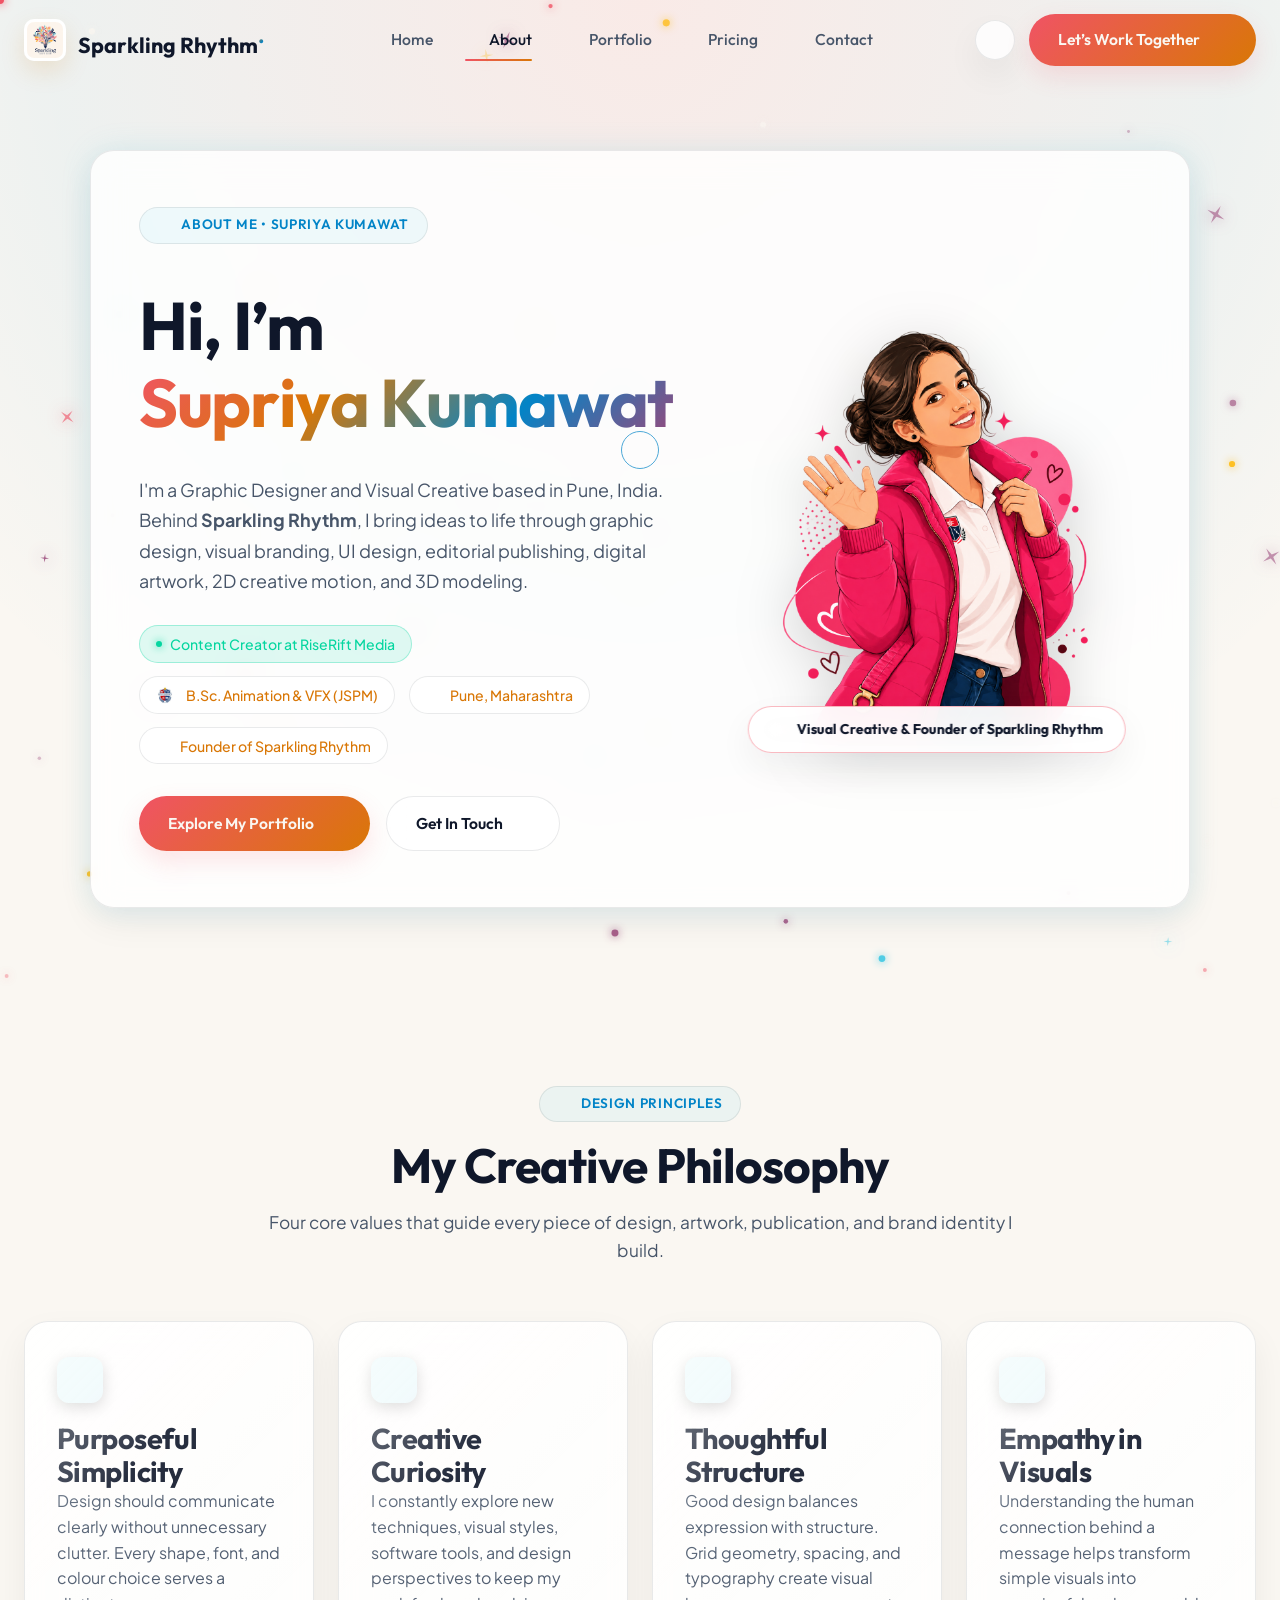
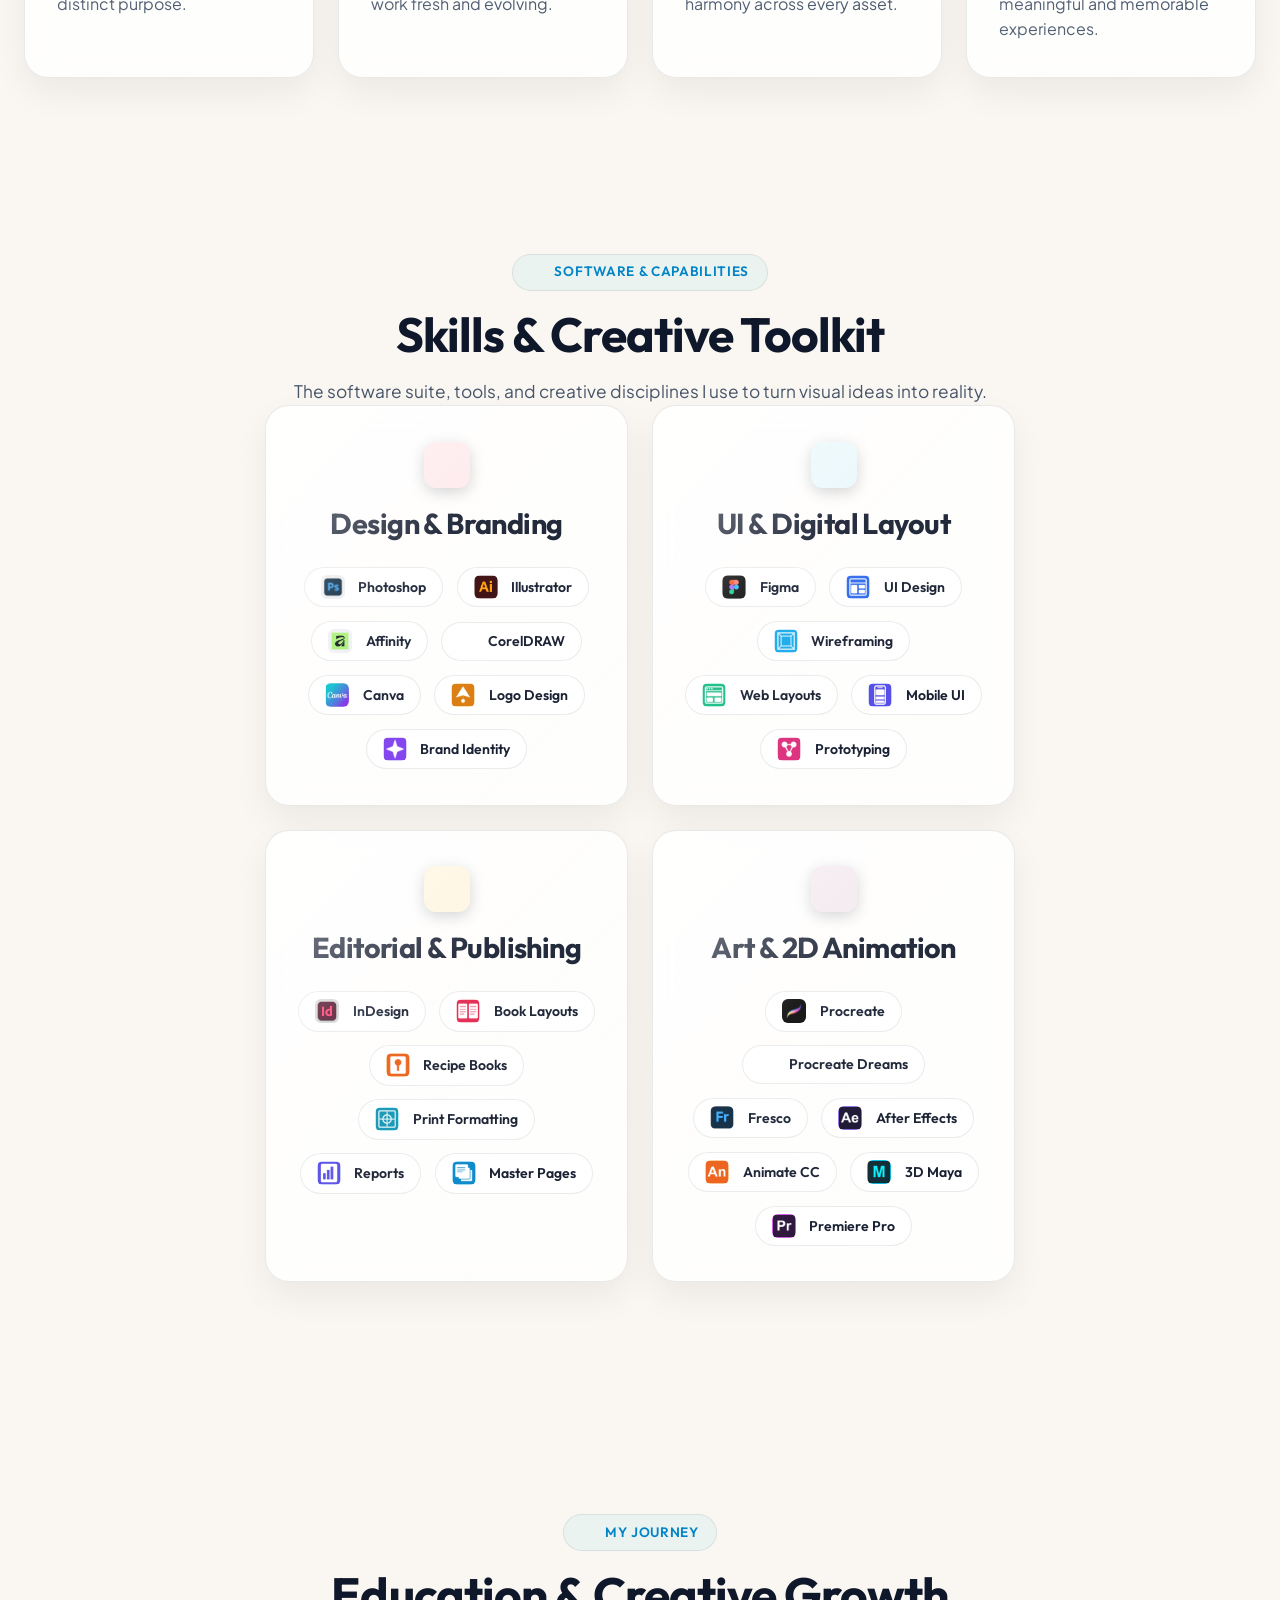
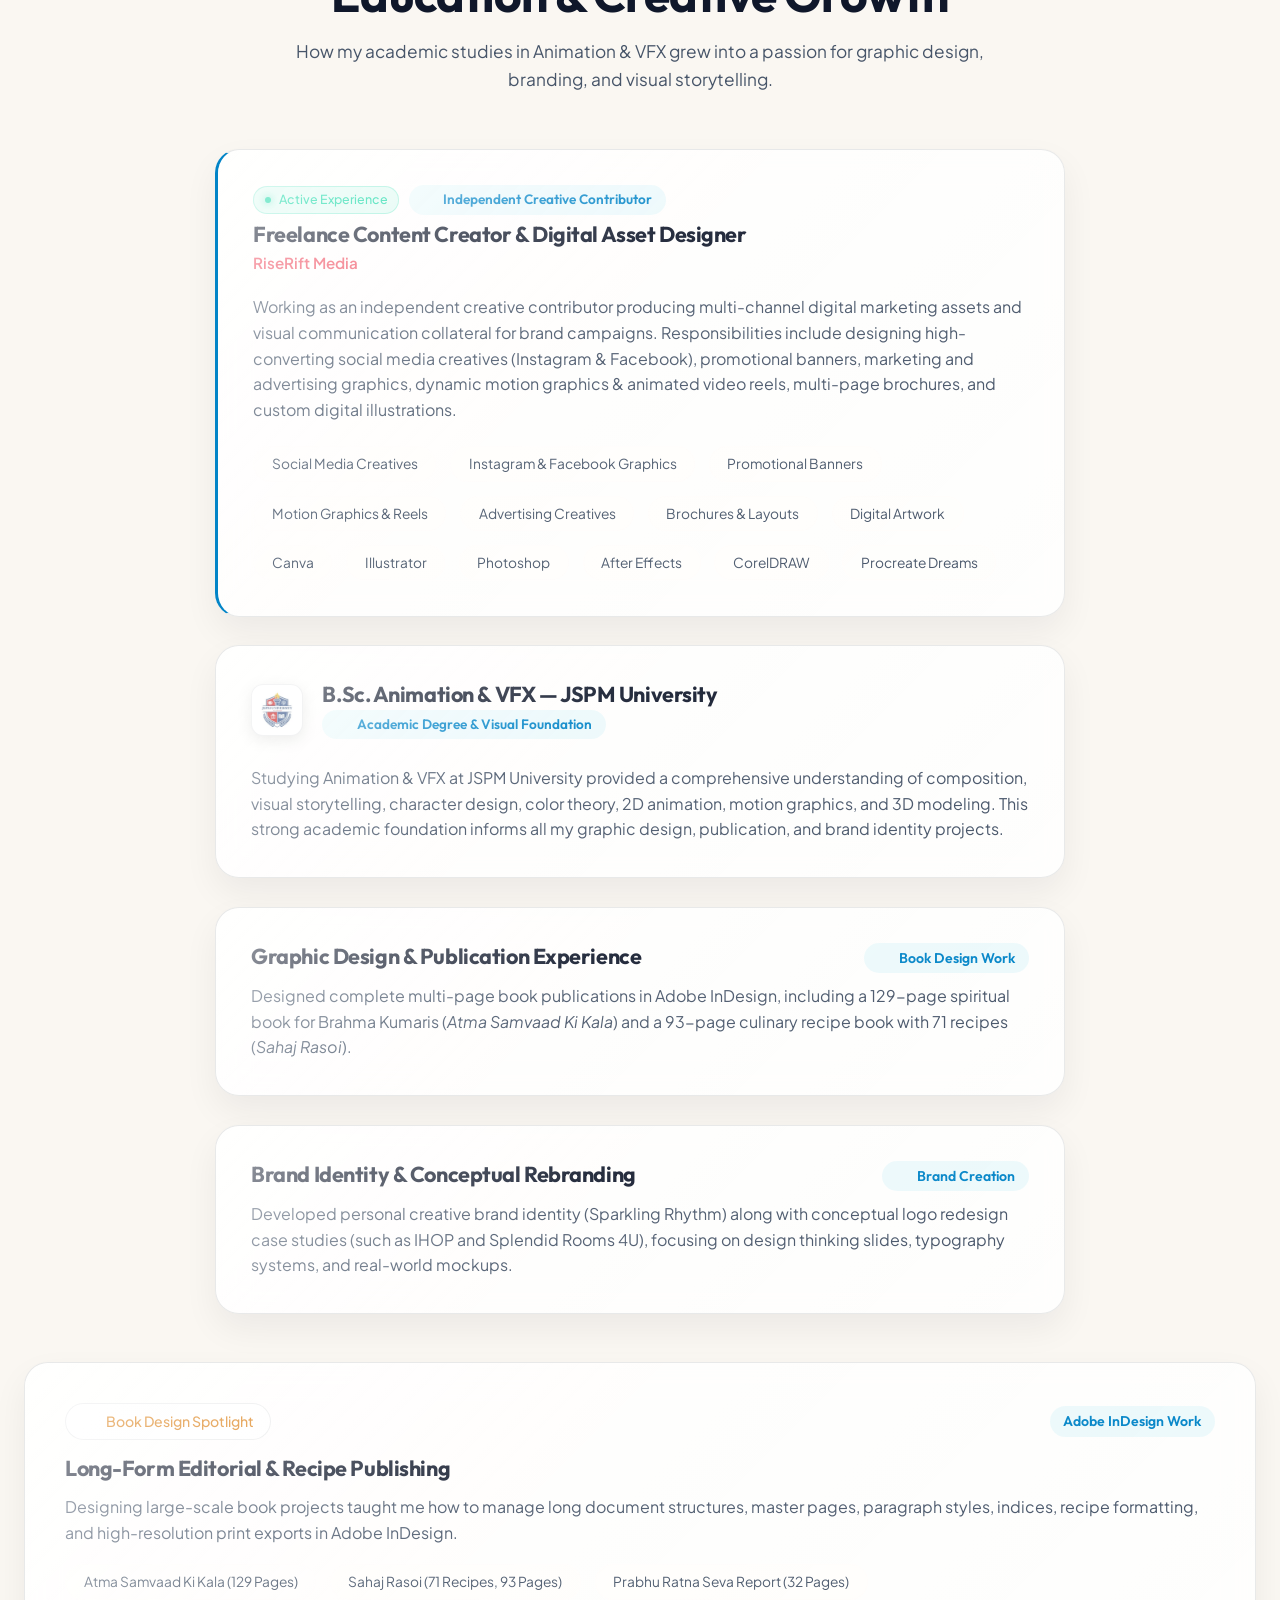
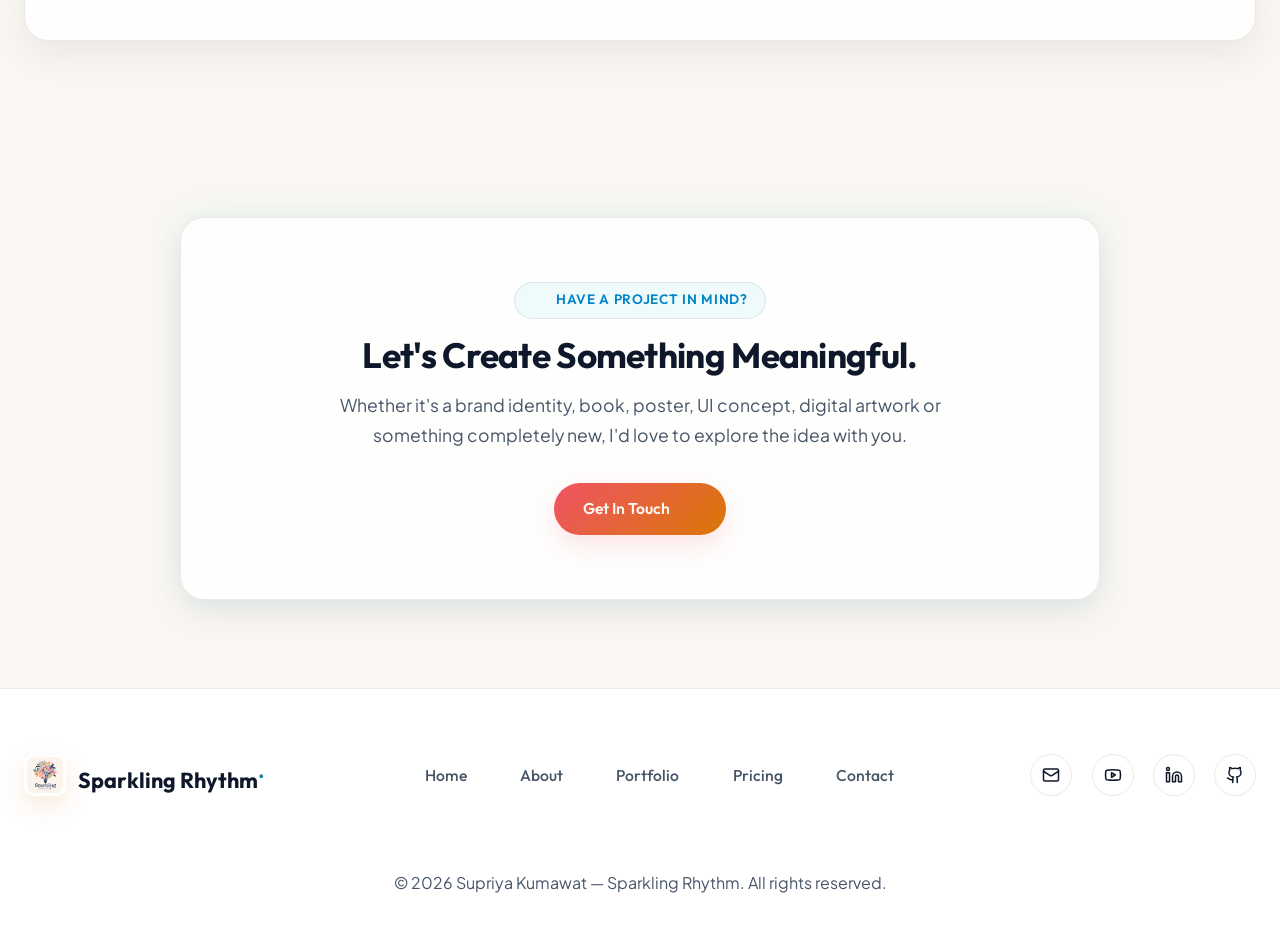
==== commit 13c4c38a: "Add RiseRift Media commercial experience and confidential project overview" ====
--- a/about.html
+++ b/about.html
@@ -52,6 +52,10 @@
             </p>
 
             <div class="tag-group" style="margin-bottom: 2rem;">
+              <span class="badge" style="background: rgba(6, 214, 160, 0.12); color: #06D6A0; border: 1px solid rgba(6, 214, 160, 0.3);">
+                <span class="status-dot" style="background-color: #06D6A0; box-shadow: 0 0 8px #06D6A0; width: 6px; height: 6px;"></span>
+                Content Creator at RiseRift Media
+              </span>
               <span class="badge">
                 <img src="images/Sparkling_Rhythm/About_Me/JSPM (my univercity logo).webp" alt="JSPM University Logo"
                   style="width:18px; height:18px; object-fit:contain; border-radius:4px; margin-right:4px;">
@@ -165,6 +169,9 @@
                   class="tool-icon-img"> Affinity
               </span>
               <span class="tool-chip" style="padding: 0.45rem 1rem; font-size: 0.88rem;">
+                <i data-lucide="pen-tool" class="icon-inline" style="width:16px;height:16px;color:var(--clr-teal-cyan);"></i> CorelDRAW
+              </span>
+              <span class="tool-chip" style="padding: 0.45rem 1rem; font-size: 0.88rem;">
                 <img src="images/Sparkling_Rhythm/About_Me/My_Specifications/Canva.webp" alt="Canva"
                   class="tool-icon-img"> Canva
               </span>
@@ -251,6 +258,9 @@
               <span class="tool-chip" style="padding: 0.45rem 1rem; font-size: 0.88rem;">
                 <img src="images/Sparkling_Rhythm/About_Me/My_Specifications/Procreate.webp" alt="Procreate"
                   class="tool-icon-img"> Procreate
+              </span>
+              <span class="tool-chip" style="padding: 0.45rem 1rem; font-size: 0.88rem;">
+                <i data-lucide="sparkles" class="icon-inline" style="width:16px;height:16px;color:var(--clr-coral-red);"></i> Procreate Dreams
               </span>
               <span class="tool-chip" style="padding: 0.45rem 1rem; font-size: 0.88rem;">
                 <img src="images/Sparkling_Rhythm/About_Me/My_Specifications/Adobe_Fresco.webp" alt="Fresco"
@@ -293,6 +303,43 @@
       </div>
 
       <div class="timeline-list">
+        <!-- Item 0: Professional Experience — RiseRift Media -->
+        <div class="glass-card timeline-card reveal" style="border-left: 3px solid var(--clr-teal-cyan);">
+          <div class="timeline-header">
+            <div>
+              <div style="display: flex; align-items: center; gap: 0.6rem; margin-bottom: 0.4rem; flex-wrap: wrap;">
+                <span class="badge" style="background: rgba(6, 214, 160, 0.12); color: #06D6A0; border: 1px solid rgba(6, 214, 160, 0.3); font-size: 0.78rem; padding: 0.2rem 0.65rem;">
+                  <span class="status-dot" style="background-color: #06D6A0; box-shadow: 0 0 8px #06D6A0; width: 6px; height: 6px;"></span>
+                  Active Experience
+                </span>
+                <span class="timeline-year" style="font-size: 0.85rem;">
+                  <i data-lucide="briefcase" class="icon-inline"></i> Independent Creative Contributor
+                </span>
+              </div>
+              <h3 style="font-size: 1.35rem; margin-bottom: 0.2rem;">Freelance Content Creator &amp; Digital Asset Designer</h3>
+              <span style="color: var(--clr-coral-red); font-weight: 600; font-size: 0.95rem;">RiseRift Media</span>
+            </div>
+          </div>
+          <p style="margin-top: 0.6rem;">
+            Working as an independent creative contributor producing multi-channel digital marketing assets and visual communication collateral for brand campaigns. Responsibilities include designing high-converting social media creatives (Instagram &amp; Facebook), promotional banners, marketing and advertising graphics, dynamic motion graphics &amp; animated video reels, multi-page brochures, and custom digital illustrations.
+          </p>
+          <div class="tag-group" style="margin-top: 0.9rem;">
+            <span class="tag-chip">Social Media Creatives</span>
+            <span class="tag-chip">Instagram &amp; Facebook Graphics</span>
+            <span class="tag-chip">Promotional Banners</span>
+            <span class="tag-chip">Motion Graphics &amp; Reels</span>
+            <span class="tag-chip">Advertising Creatives</span>
+            <span class="tag-chip">Brochures &amp; Layouts</span>
+            <span class="tag-chip">Digital Artwork</span>
+            <span class="tag-chip">Canva</span>
+            <span class="tag-chip">Illustrator</span>
+            <span class="tag-chip">Photoshop</span>
+            <span class="tag-chip">After Effects</span>
+            <span class="tag-chip">CorelDRAW</span>
+            <span class="tag-chip">Procreate Dreams</span>
+          </div>
+        </div>
+
         <!-- Item 1: JSPM University Highlight Card -->
         <div class="glass-card timeline-card reveal">
           <div class="university-badge-header">
@@ -314,7 +361,7 @@
         <!-- Item 2: Publication & Book Design -->
         <div class="glass-card timeline-card reveal">
           <div class="timeline-header">
-            <h3>Graphic Design & Publication Experience</h3>
+            <h3 style="font-size: 1.35rem; margin-bottom: 0.2rem;">Graphic Design & Publication Experience</h3>
             <span class="timeline-year"><i data-lucide="award" class="icon-inline"></i> Book Design Work</span>
           </div>
           <p>
@@ -327,7 +374,7 @@
         <!-- Item 3: Brand Identity Creation -->
         <div class="glass-card timeline-card reveal">
           <div class="timeline-header">
-            <h3>Brand Identity & Conceptual Rebranding</h3>
+            <h3 style="font-size: 1.35rem; margin-bottom: 0.2rem;">Brand Identity & Conceptual Rebranding</h3>
             <span class="timeline-year"><i data-lucide="sparkles" class="icon-inline"></i> Brand Creation</span>
           </div>
           <p>
@@ -344,7 +391,7 @@
           <span class="badge"><i data-lucide="book-open" class="icon-inline"></i> Book Design Spotlight</span>
           <span class="timeline-year">Adobe InDesign Work</span>
         </div>
-        <h3 style="margin-top: 1rem;">Experience in Long-Form Editorial & Recipe Publishing</h3>
+        <h3 style="font-size: 1.35rem; margin-top: 1rem; margin-bottom: 0.2rem;">Long-Form Editorial & Recipe Publishing</h3>
         <p style="margin-top: 0.8rem;">
           Designing large-scale book projects taught me how to manage long document structures, master pages, paragraph
           styles, indices, recipe formatting, and high-resolution print exports in Adobe InDesign.
--- a/css/style.css
+++ b/css/style.css
@@ -15,7 +15,9 @@
   font-size: 16px;
   scroll-behavior: smooth;
   overflow-x: hidden;
+  overflow-x: clip;
   width: 100%;
+  max-width: 100vw;
 }
 
 body {
@@ -24,7 +26,9 @@
   color: var(--text-main);
   line-height: 1.6;
   overflow-x: hidden;
+  overflow-x: clip;
   width: 100%;
+  max-width: 100vw;
   position: relative;
   -webkit-font-smoothing: antialiased;
   -moz-osx-font-smoothing: grayscale;
--- a/css/components.css
+++ b/css/components.css
@@ -80,6 +80,7 @@
   display: flex;
   align-items: center;
   justify-content: space-between;
+  flex-wrap: nowrap;
 }
 
 .nav-brand {
@@ -90,6 +91,8 @@
   font-size: 1.35rem;
   font-weight: 700;
   color: var(--text-main);
+  white-space: nowrap;
+  flex-shrink: 0;
 }
 
 .nav-brand-logo-img {
@@ -101,6 +104,7 @@
   padding: 3px;
   box-shadow: var(--glass-glow-gold);
   transition: transform var(--transition-fast);
+  flex-shrink: 0;
 }
 
 .nav-brand:hover .nav-brand-logo-img {
@@ -110,7 +114,8 @@
 .nav-links {
   display: flex;
   align-items: center;
-  gap: 2.2rem;
+  gap: 2rem;
+  flex-shrink: 1;
 }
 
 .nav-link {
@@ -123,6 +128,7 @@
   display: inline-flex;
   align-items: center;
   gap: 0.4rem;
+  white-space: nowrap;
 }
 
 .nav-link:hover,
@@ -139,6 +145,20 @@
   height: 2px;
   background: var(--grad-coral-gold);
   border-radius: 2px;
+}
+
+/* Navbar Action Items (Theme Toggle + CTA + Hamburger) */
+.nav-actions {
+  display: inline-flex;
+  align-items: center;
+  gap: 0.85rem;
+  flex-shrink: 0;
+  flex-wrap: nowrap;
+}
+
+.nav-actions .btn {
+  white-space: nowrap;
+  flex-shrink: 0;
 }
 
 /* Theme Toggle Icon Button */
@@ -155,6 +175,7 @@
   cursor: pointer;
   box-shadow: var(--glass-shadow);
   transition: transform var(--transition-fast), background var(--transition-fast), border-color var(--transition-fast), color var(--transition-fast);
+  flex-shrink: 0;
 }
 
 .theme-toggle-btn:hover {
@@ -179,6 +200,7 @@
   position: relative;
   flex-direction: column;
   justify-content: space-between;
+  flex-shrink: 0;
 }
 
 .hamburger span {
@@ -187,7 +209,19 @@
   height: 3px;
   background: var(--text-main);
   border-radius: 3px;
-  transition: var(--transition-fast);
+  transition: transform var(--transition-fast), opacity var(--transition-fast);
+}
+
+.hamburger.active span:nth-child(1) {
+  transform: translateY(10.5px) rotate(45deg);
+}
+
+.hamburger.active span:nth-child(2) {
+  opacity: 0;
+}
+
+.hamburger.active span:nth-child(3) {
+  transform: translateY(-10.5px) rotate(-45deg);
 }
 
 /* Mobile Drawer */
@@ -233,31 +267,74 @@
   color: var(--clr-amber-gold);
 }
 
-/* Responsive adjustments for navigation bar */
-@media (max-width: 768px) {
+/* Intermediate Small Desktop / Large Tablet adjustments */
+@media (max-width: 1200px) {
+  .nav-links {
+    gap: 1.4rem;
+  }
   .nav-brand {
-    font-size: 1.05rem;
-    gap: 0.5rem;
+    font-size: 1.25rem;
+  }
+  .nav-actions .btn {
+    padding: 0.75rem 1.3rem;
+    font-size: 0.92rem;
+  }
+}
+
+/* Collapse navigation earlier to Hamburger on Tablets, Split-screen and narrower screens (<= 1024px) */
+@media (max-width: 1024px) {
+  .nav-links,
+  .nav-actions .btn-primary,
+  .nav-actions .btn {
+    display: none !important;
+  }
+  .hamburger {
+    display: flex !important;
+  }
+  .nav-brand {
+    font-size: 1.18rem;
+    gap: 0.6rem;
   }
   .nav-brand-logo-img {
-    width: 34px;
-    height: 34px;
-  }
-  .nav-actions {
-    display: flex;
-    align-items: center;
-    gap: 0.5rem;
-  }
-  .nav-actions .btn-primary {
-    display: none; /* Hidden on header bar on mobile so theme toggle + logo fit cleanly */
-  }
-  .theme-toggle-btn {
     width: 36px;
     height: 36px;
+  }
+  .nav-actions {
+    display: inline-flex;
+    align-items: center;
+    gap: 0.75rem;
+    flex-wrap: nowrap;
+  }
+  .theme-toggle-btn {
+    width: 38px;
+    height: 38px;
   }
   .theme-toggle-btn svg {
     width: 18px;
     height: 18px;
+  }
+}
+
+/* Mobile adjustments */
+@media (max-width: 480px) {
+  .nav-brand {
+    font-size: 1.02rem;
+    gap: 0.45rem;
+  }
+  .nav-brand-logo-img {
+    width: 32px;
+    height: 32px;
+  }
+  .nav-actions {
+    gap: 0.5rem;
+  }
+  .theme-toggle-btn {
+    width: 34px;
+    height: 34px;
+  }
+  .hamburger {
+    width: 26px;
+    height: 20px;
   }
 }
 
@@ -553,6 +630,10 @@
   -webkit-backdrop-filter: blur(20px);
 }
 
+[data-theme="light"] .lightbox-backdrop {
+  background: rgba(250, 247, 242, 0.88);
+}
+
 .lightbox-container {
   position: relative;
   z-index: 2;
@@ -565,6 +646,14 @@
   border: 1px solid var(--glass-border);
   border-radius: var(--border-radius-lg);
   box-shadow: 0 30px 60px rgba(0, 0, 0, 0.8), var(--glass-glow-pink);
+  color: var(--text-main);
+}
+
+[data-theme="light"] .lightbox-container {
+  background: rgba(255, 255, 255, 0.96);
+  border: 1px solid rgba(220, 210, 195, 0.85);
+  box-shadow: 0 30px 70px rgba(0, 0, 0, 0.12), 0 0 35px rgba(240, 83, 101, 0.15);
+  color: #1E293B;
 }
 
 .lightbox-close-btn {
@@ -625,6 +714,22 @@
   position: relative;
 }
 
+[data-theme="light"] .lightbox-viewer {
+  background: rgba(246, 242, 235, 0.95);
+  border-color: rgba(220, 210, 195, 0.8);
+}
+
+[data-theme="light"] .lightbox-close-btn {
+  background: rgba(245, 240, 232, 0.9);
+  border-color: rgba(220, 210, 195, 0.8);
+  color: #1E293B;
+}
+
+[data-theme="light"] .lightbox-close-btn:hover {
+  background: var(--clr-coral-red);
+  color: #ffffff;
+}
+
 .lightbox-main-img {
   max-width: 100%;
   max-height: 100%;
@@ -725,6 +830,12 @@
   color: var(--text-muted);
 }
 
+[data-theme="light"] .lightbox-process-step {
+  background: rgba(250, 245, 238, 0.85);
+  border-color: rgba(220, 210, 195, 0.8);
+  border-left: 3px solid var(--clr-coral-red);
+}
+
 /* --------------------------------------------------------------------------
    5B. FULLSCREEN IMAGE POPUP OVERLAY
    -------------------------------------------------------------------------- */
@@ -743,6 +854,10 @@
   visibility: hidden;
   transition: opacity 0.35s ease, visibility 0.35s ease;
   cursor: zoom-out;
+}
+
+[data-theme="light"] .fullscreen-image-overlay {
+  background: rgba(250, 247, 242, 0.96);
 }
 
 .fullscreen-image-overlay.open {
@@ -1002,6 +1117,12 @@
   gap: 0.6rem;
 }
 
+.timeline-card h3,
+.book-exp-card h3 {
+  font-size: 1.35rem;
+  margin-bottom: 0.2rem;
+}
+
 .timeline-header {
   display: flex;
   align-items: center;
@@ -1234,14 +1355,11 @@
 }
 
 @media (max-width: 768px) {
-  .nav-links, .nav-actions .btn {
-    display: none;
-  }
-  .hamburger {
-    display: flex;
-  }
   .spatial-glass-card {
     padding: 2.5rem 1.2rem;
+  }
+  .portfolio-cta-card {
+    padding: 2.5rem 1.2rem !important;
   }
   .book-exp-card {
     padding: 1.5rem 1.2rem !important;
@@ -1264,12 +1382,63 @@
     grid-template-columns: 1fr;
     gap: 1.5rem;
   }
+  .project-card-body {
+    padding: 1.4rem 1.2rem;
+  }
+  .project-card-title {
+    font-size: 1.2rem;
+  }
+  .project-card-desc {
+    font-size: 0.9rem;
+    margin-bottom: 1rem;
+  }
+  .search-input-wrapper {
+    margin-bottom: 1.5rem;
+  }
+  .search-input {
+    font-size: 0.95rem;
+    padding: 0.8rem 1rem 0.8rem 2.8rem;
+  }
+  .search-icon {
+    left: 1rem;
+    width: 18px;
+    height: 18px;
+  }
+  .filter-controls-strip {
+    justify-content: flex-start;
+    flex-wrap: nowrap;
+    overflow-x: auto;
+    -webkit-overflow-scrolling: touch;
+    padding: 0.4rem 0.5rem 0.85rem;
+    gap: 0.6rem;
+    margin-bottom: 2rem;
+    scrollbar-width: none;
+  }
+  .filter-controls-strip::-webkit-scrollbar {
+    display: none;
+  }
+  .filter-btn {
+    flex-shrink: 0;
+    font-size: 0.86rem;
+    padding: 0.55rem 1.15rem;
+  }
   .footer-content {
     flex-direction: column;
     text-align: center;
   }
+  .lightbox-modal {
+    padding: 1rem 0.6rem;
+  }
   .lightbox-container {
-    padding: 1.5rem 1rem;
+    padding: 1.4rem 1rem;
+    max-height: 92vh;
+  }
+  .lightbox-close-btn {
+    top: 0.8rem;
+    right: 0.8rem;
+    width: 36px;
+    height: 36px;
+    font-size: 1.5rem;
   }
   .tag-chip {
     white-space: normal;
@@ -1278,10 +1447,6 @@
     max-width: 100%;
     text-align: center;
   }
-  .filter-btn {
-    font-size: 0.88rem;
-    padding: 0.55rem 1.2rem;
-  }
   .section-spacing {
     padding: 3.5rem 0;
   }
@@ -1301,6 +1466,23 @@
   }
   .hero-description {
     font-size: 0.98rem;
+  }
+  .tag-group {
+    gap: 0.5rem;
+  }
+  .badge {
+    padding: 0.35rem 0.75rem;
+    font-size: 0.8rem;
+  }
+  .project-card-body {
+    padding: 1.15rem 0.9rem;
+  }
+  .lightbox-modal {
+    padding: 0.5rem;
+  }
+  .lightbox-container {
+    padding: 1.1rem 0.8rem;
+    border-radius: var(--border-radius-md);
   }
   .fullscreen-close-btn {
     top: 1rem;
@@ -1530,3 +1712,1456 @@
   transform: translateX(-50%) translateY(0);
 }
 
+/* ==========================================================================
+   13. BRAND ECOSYSTEM MINDMAP (IHOP REBRAND FEATURED SHOWCASE)
+   ========================================================================== */
+.brand-ecosystem-section {
+  position: relative;
+  overflow: hidden;
+  padding: 2.5rem 0 3.5rem;
+}
+
+.ecosystem-header {
+  text-align: center;
+  max-width: 820px;
+  margin: 0 auto 3rem;
+  position: relative;
+}
+
+.ecosystem-tag-pill {
+  display: inline-flex;
+  align-items: center;
+  gap: 0.5rem;
+  padding: 0.4rem 1.1rem;
+  background: rgba(0, 79, 159, 0.08);
+  border: 1px solid rgba(0, 79, 159, 0.2);
+  border-radius: var(--border-radius-full);
+  color: #004F9F;
+  font-family: 'Outfit', sans-serif;
+  font-size: 0.82rem;
+  font-weight: 700;
+  letter-spacing: 0.08em;
+  text-transform: uppercase;
+  margin-bottom: 0.8rem;
+}
+
+[data-theme="dark"] .ecosystem-tag-pill {
+  background: rgba(72, 202, 228, 0.12);
+  border-color: rgba(72, 202, 228, 0.3);
+  color: var(--clr-teal-cyan);
+}
+
+.ecosystem-main-title {
+  font-family: 'Outfit', sans-serif;
+  font-size: clamp(2.4rem, 5vw + 0.5rem, 3.8rem);
+  font-weight: 800;
+  color: #004F9F;
+  line-height: 1.1;
+  margin-bottom: 0.8rem;
+  letter-spacing: -0.02em;
+}
+
+[data-theme="dark"] .ecosystem-main-title {
+  color: #ffffff;
+  background: linear-gradient(135deg, #ffffff 0%, #48cae4 50%, #00a8e8 100%);
+  -webkit-background-clip: text;
+  -webkit-text-fill-color: transparent;
+}
+
+.ecosystem-main-desc {
+  font-size: clamp(1rem, 1.2vw, 1.18rem);
+  color: var(--text-muted);
+  max-width: 620px;
+  margin: 0 auto 1.5rem;
+  line-height: 1.5;
+}
+
+.ecosystem-explore-chip {
+  display: inline-flex;
+  align-items: center;
+  gap: 0.5rem;
+  padding: 0.55rem 1.4rem;
+  border-radius: var(--border-radius-full);
+  background: var(--glass-bg);
+  border: 1px solid var(--glass-border);
+  color: var(--text-main);
+  font-size: 0.9rem;
+  font-weight: 600;
+  cursor: pointer;
+  box-shadow: 0 4px 15px rgba(0, 0, 0, 0.04);
+  transition: all var(--transition-fast);
+}
+
+.ecosystem-explore-chip:hover {
+  background: var(--glass-bg-hover);
+  border-color: #004F9F;
+  color: #004F9F;
+  transform: translateY(-2px);
+}
+
+[data-theme="dark"] .ecosystem-explore-chip:hover {
+  border-color: var(--clr-teal-cyan);
+  color: var(--clr-teal-cyan);
+}
+
+/* Handwritten annotation hint */
+.ecosystem-handwritten-badge {
+  position: absolute;
+  top: 10px;
+  right: 0;
+  display: flex;
+  align-items: center;
+  gap: 0.4rem;
+  font-family: 'Outfit', cursive, sans-serif;
+  font-style: italic;
+  font-size: 0.98rem;
+  font-weight: 600;
+  color: var(--clr-coral-red);
+  transform: rotate(4deg);
+  pointer-events: none;
+  animation: floatHandwrite 4s ease-in-out infinite;
+}
+
+@keyframes floatHandwrite {
+  0%, 100% { transform: rotate(4deg) translateY(0); }
+  50% { transform: rotate(2deg) translateY(-4px); }
+}
+
+/* --------------------------------------------------------------------------
+   MINDMAP GRID ARCHITECTURE
+   -------------------------------------------------------------------------- */
+.ecosystem-mindmap-wrap {
+  position: relative;
+  width: 100%;
+  margin-top: 1rem;
+}
+
+.ecosystem-grid-layout {
+  display: grid;
+  grid-template-columns: minmax(260px, 1fr) minmax(280px, 1.1fr) minmax(260px, 1fr);
+  gap: 1.5rem 1.25rem;
+  align-items: center;
+  position: relative;
+  z-index: 2;
+  width: 100%;
+}
+
+.ecosystem-col {
+  display: flex;
+  flex-direction: column;
+  gap: 1.5rem;
+}
+
+.ecosystem-col-center {
+  display: flex;
+  flex-direction: column;
+  align-items: center;
+  justify-content: space-between;
+  gap: 1.8rem;
+  height: 100%;
+}
+
+/* Center Hub Node (Circular Animated Video Frame) */
+.ecosystem-hub-node {
+  position: relative;
+  width: 230px;
+  height: 230px;
+  border-radius: 50%;
+  background: #FFF1D8;
+  border: 4px solid #ffffff;
+  box-shadow: 0 20px 45px rgba(0, 79, 159, 0.15), 0 0 0 1px rgba(0, 79, 159, 0.1);
+  display: flex;
+  align-items: center;
+  justify-content: center;
+  cursor: pointer;
+  transition: transform 0.4s cubic-bezier(0.16, 1, 0.3, 1), box-shadow 0.4s ease;
+  z-index: 5;
+  user-select: none;
+}
+
+.ecosystem-hub-node::before {
+  content: '';
+  position: absolute;
+  inset: -10px;
+  border-radius: 50%;
+  border: 2px dashed rgba(0, 79, 159, 0.28);
+  animation: hubRotate 30s linear infinite;
+  pointer-events: none;
+}
+
+[data-theme="dark"] .ecosystem-hub-node {
+  background: #FFF1D8;
+  border: 4px solid rgba(72, 202, 228, 0.45);
+  box-shadow: 0 25px 60px rgba(0, 0, 0, 0.75), 0 0 35px rgba(72, 202, 228, 0.3);
+}
+
+[data-theme="dark"] .ecosystem-hub-node::before {
+  border-color: rgba(72, 202, 228, 0.5);
+}
+
+.ecosystem-hub-node:hover {
+  transform: scale(1.05);
+  box-shadow: 0 25px 55px rgba(0, 79, 159, 0.22), 0 0 0 2px rgba(0, 79, 159, 0.3);
+}
+
+[data-theme="dark"] .ecosystem-hub-node:hover {
+  box-shadow: 0 30px 70px rgba(0, 0, 0, 0.85), 0 0 45px rgba(72, 202, 228, 0.5);
+}
+
+/* Inner circular masking frame keeping the video perfectly circular */
+.ecosystem-hub-media-circle {
+  width: 100%;
+  height: 100%;
+  border-radius: 50%;
+  overflow: hidden;
+  position: relative;
+  display: flex;
+  align-items: center;
+  justify-content: center;
+  background: #FFF1D8;
+}
+
+.ecosystem-hub-video {
+  width: 100%;
+  height: 100%;
+  object-fit: cover;
+  object-position: center;
+  border-radius: 50%;
+  display: block;
+  pointer-events: none;
+}
+
+/* Floating bottom badge */
+.ecosystem-hub-badge {
+  position: absolute;
+  bottom: -12px;
+  left: 50%;
+  transform: translateX(-50%);
+  background: #ffffff;
+  border: 1px solid rgba(0, 79, 159, 0.18);
+  border-radius: 999px;
+  padding: 0.25rem 0.85rem;
+  box-shadow: 0 4px 15px rgba(0, 79, 159, 0.12);
+  white-space: nowrap;
+  pointer-events: none;
+  z-index: 6;
+  transition: all var(--transition-fast);
+}
+
+[data-theme="dark"] .ecosystem-hub-badge {
+  background: #111a2e;
+  border-color: rgba(72, 202, 228, 0.4);
+  box-shadow: 0 4px 18px rgba(0, 0, 0, 0.6);
+}
+
+.ecosystem-hub-node:hover .ecosystem-hub-badge {
+  background: #004F9F;
+  border-color: #004F9F;
+  transform: translateX(-50%) translateY(2px);
+}
+
+[data-theme="dark"] .ecosystem-hub-node:hover .ecosystem-hub-badge {
+  background: var(--clr-teal-cyan);
+  border-color: var(--clr-teal-cyan);
+}
+
+.ecosystem-hub-badge-text {
+  font-family: 'Outfit', sans-serif;
+  font-size: 0.72rem;
+  font-weight: 800;
+  letter-spacing: 0.12em;
+  text-transform: uppercase;
+  color: #004F9F;
+  transition: color var(--transition-fast);
+}
+
+[data-theme="dark"] .ecosystem-hub-badge-text {
+  color: var(--clr-teal-cyan);
+}
+
+.ecosystem-hub-node:hover .ecosystem-hub-badge-text {
+  color: #ffffff;
+}
+
+[data-theme="dark"] .ecosystem-hub-node:hover .ecosystem-hub-badge-text {
+  color: #0a0e17;
+}
+
+/* --------------------------------------------------------------------------
+   ECOSYSTEM INTERACTIVE CATEGORY CARDS
+   -------------------------------------------------------------------------- */
+.ecosystem-card {
+  position: relative;
+  background: rgba(255, 255, 255, 0.94);
+  border: 1px solid rgba(226, 232, 240, 0.95);
+  border-radius: 20px;
+  padding: 1.25rem 1.35rem;
+  box-shadow: 0 10px 30px rgba(0, 0, 0, 0.04), 0 2px 6px rgba(0, 0, 0, 0.02);
+  cursor: pointer;
+  transition: transform 0.35s cubic-bezier(0.16, 1, 0.3, 1), box-shadow 0.35s ease, border-color 0.35s ease;
+  backdrop-filter: blur(12px);
+  -webkit-backdrop-filter: blur(12px);
+}
+
+[data-theme="dark"] .ecosystem-card {
+  background: rgba(18, 24, 38, 0.85);
+  border: 1px solid rgba(255, 255, 255, 0.08);
+  box-shadow: 0 15px 40px rgba(0, 0, 0, 0.4);
+}
+
+.ecosystem-card:hover {
+  transform: translateY(-6px);
+}
+
+/* Category Theme Custom Color Schemes */
+.ecosystem-card.cat-strategy {
+  --cat-accent: #F43F5E;
+  --cat-bg: rgba(244, 63, 94, 0.12);
+}
+.ecosystem-card.cat-identity {
+  --cat-accent: #2563EB;
+  --cat-bg: rgba(37, 99, 235, 0.12);
+}
+.ecosystem-card.cat-collaterals {
+  --cat-accent: #10B981;
+  --cat-bg: rgba(16, 185, 129, 0.12);
+}
+.ecosystem-card.cat-story {
+  --cat-accent: #F59E0B;
+  --cat-bg: rgba(245, 158, 11, 0.12);
+}
+.ecosystem-card.cat-marketing {
+  --cat-accent: #8B5CF6;
+  --cat-bg: rgba(139, 92, 246, 0.12);
+}
+.ecosystem-card.cat-social {
+  --cat-accent: #6366F1;
+  --cat-bg: rgba(99, 102, 241, 0.12);
+}
+.ecosystem-card.cat-concept {
+  --cat-accent: #F05365;
+  --cat-bg: rgba(240, 83, 101, 0.12);
+}
+.ecosystem-card.cat-offline {
+  --cat-accent: #F97316;
+  --cat-bg: rgba(249, 115, 22, 0.12);
+}
+
+.ecosystem-card:hover {
+  border-color: var(--cat-accent);
+  box-shadow: 0 16px 40px rgba(0, 0, 0, 0.08), 0 0 20px rgba(var(--cat-accent), 0.15);
+}
+
+[data-theme="dark"] .ecosystem-card:hover {
+  border-color: var(--cat-accent);
+  box-shadow: 0 20px 50px rgba(0, 0, 0, 0.6), 0 0 30px rgba(var(--cat-accent), 0.25);
+}
+
+/* Card Header Structure */
+.ecosystem-card-header {
+  display: flex;
+  align-items: center;
+  justify-content: space-between;
+  gap: 0.8rem;
+  margin-bottom: 0.9rem;
+}
+
+.ecosystem-card-left {
+  display: flex;
+  align-items: center;
+  gap: 0.8rem;
+  min-width: 0;
+}
+
+.ecosystem-card-icon {
+  width: 42px;
+  height: 42px;
+  border-radius: 12px;
+  background: var(--cat-bg);
+  color: var(--cat-accent);
+  display: flex;
+  align-items: center;
+  justify-content: center;
+  flex-shrink: 0;
+  transition: transform 0.25s ease;
+}
+
+.ecosystem-card:hover .ecosystem-card-icon {
+  transform: scale(1.1);
+}
+
+.ecosystem-card-icon svg {
+  width: 22px;
+  height: 22px;
+  stroke-width: 2px;
+}
+
+.ecosystem-card-title-group {
+  min-width: 0;
+}
+
+.ecosystem-card-name {
+  font-family: 'Outfit', sans-serif;
+  font-size: 1.12rem;
+  font-weight: 700;
+  color: var(--text-main);
+  line-height: 1.2;
+  margin-bottom: 0.2rem;
+}
+
+.ecosystem-card-sub {
+  font-size: 0.8rem;
+  color: var(--text-muted);
+  line-height: 1.25;
+  white-space: nowrap;
+  overflow: hidden;
+  text-overflow: ellipsis;
+}
+
+.ecosystem-card-action {
+  width: 32px;
+  height: 32px;
+  border-radius: 50%;
+  background: rgba(0, 0, 0, 0.04);
+  color: var(--text-muted);
+  display: flex;
+  align-items: center;
+  justify-content: center;
+  flex-shrink: 0;
+  transition: all 0.25s ease;
+}
+
+[data-theme="dark"] .ecosystem-card-action {
+  background: rgba(255, 255, 255, 0.08);
+}
+
+.ecosystem-card:hover .ecosystem-card-action {
+  background: var(--cat-accent);
+  color: #ffffff;
+  transform: translateX(3px);
+}
+
+.ecosystem-card-action svg {
+  width: 16px;
+  height: 16px;
+  stroke-width: 2.5px;
+}
+
+/* Card Miniature Slide Previews Strip */
+.ecosystem-preview-strip {
+  display: grid;
+  grid-template-columns: repeat(3, 1fr);
+  gap: 0.5rem;
+}
+
+.ecosystem-preview-strip.two-cols {
+  grid-template-columns: repeat(2, 1fr);
+}
+
+.ecosystem-thumb-box {
+  aspect-ratio: 16 / 10;
+  border-radius: 8px;
+  overflow: hidden;
+  background: rgba(0, 0, 0, 0.04);
+  border: 1px solid rgba(0, 0, 0, 0.06);
+  position: relative;
+  transition: transform 0.25s ease, box-shadow 0.25s ease;
+}
+
+[data-theme="dark"] .ecosystem-thumb-box {
+  background: rgba(255, 255, 255, 0.03);
+  border-color: rgba(255, 255, 255, 0.06);
+}
+
+.ecosystem-card:hover .ecosystem-thumb-box {
+  transform: translateY(-2px);
+  box-shadow: 0 4px 10px rgba(0, 0, 0, 0.08);
+}
+
+.ecosystem-thumb-box img {
+  width: 100%;
+  height: 100%;
+  object-fit: cover;
+  object-position: center;
+  display: block;
+  transition: transform 0.35s ease;
+}
+
+.ecosystem-card:hover .ecosystem-thumb-box img {
+  transform: scale(1.05);
+}
+
+/* Bottom Feature Footer Bar */
+.ecosystem-footer-bar {
+  margin-top: 3.5rem;
+  display: flex;
+  align-items: center;
+  justify-content: space-between;
+  flex-wrap: wrap;
+  gap: 1.5rem;
+  padding: 1.25rem 2.2rem;
+  border-radius: var(--border-radius-full);
+  background: rgba(255, 255, 255, 0.94);
+  border: 1px solid rgba(226, 232, 240, 0.95);
+  box-shadow: 0 10px 30px rgba(0, 0, 0, 0.05);
+}
+
+[data-theme="dark"] .ecosystem-footer-bar {
+  background: var(--glass-bg);
+  border-color: var(--glass-border);
+  box-shadow: var(--glass-shadow);
+}
+
+.ecosystem-footer-left {
+  display: flex;
+  align-items: center;
+  gap: 1.2rem;
+  min-width: 0;
+}
+
+.ecosystem-footer-icon-circle {
+  width: 46px;
+  height: 46px;
+  border-radius: 50%;
+  background: rgba(0, 79, 159, 0.1);
+  color: #004F9F;
+  display: flex;
+  align-items: center;
+  justify-content: center;
+  flex-shrink: 0;
+}
+
+[data-theme="dark"] .ecosystem-footer-icon-circle {
+  background: rgba(72, 202, 228, 0.15);
+  color: var(--clr-teal-cyan);
+}
+
+.ecosystem-footer-icon-circle svg {
+  width: 24px;
+  height: 24px;
+}
+
+.ecosystem-footer-title {
+  font-family: 'Outfit', sans-serif;
+  font-size: 1.08rem;
+  font-weight: 700;
+  color: var(--text-main);
+  margin-bottom: 0.15rem;
+}
+
+.ecosystem-footer-subtitle {
+  font-size: 0.88rem;
+  color: var(--text-muted);
+}
+
+/* --------------------------------------------------------------------------
+   RESPONSIVE BREAKPOINTS FOR BRAND ECOSYSTEM
+   -------------------------------------------------------------------------- */
+@media (max-width: 1100px) {
+  .brand-ecosystem-section {
+    overflow: hidden;
+  }
+  .ecosystem-header {
+    margin-bottom: 2rem;
+  }
+  .ecosystem-handwritten-badge {
+    position: static;
+    justify-content: center;
+    margin-top: 0.85rem;
+    transform: none;
+  }
+}
+
+/* Tablet (769px to 1100px) - Symmetrical 2-Column Mindmap with Central Hub Top */
+@media (max-width: 1100px) and (min-width: 769px) {
+  .ecosystem-grid-layout {
+    grid-template-columns: repeat(2, minmax(0, 1fr));
+    gap: 1.5rem;
+    width: 100%;
+  }
+  .ecosystem-col-center {
+    grid-column: span 2;
+    order: -1;
+    display: grid;
+    grid-template-columns: repeat(2, minmax(0, 1fr));
+    gap: 1.5rem;
+    align-items: center;
+    justify-items: center;
+    margin-bottom: 0.5rem;
+    width: 100%;
+    height: auto;
+  }
+  .ecosystem-hub-node {
+    grid-column: span 2;
+    order: -1;
+    margin: 0.5rem auto 1.2rem auto;
+    width: 220px;
+    height: 220px;
+  }
+  .ecosystem-col-center .ecosystem-card {
+    width: 100%;
+    max-width: 100%;
+  }
+  .ecosystem-footer-bar {
+    border-radius: var(--border-radius-lg);
+    padding: 1.5rem 1.8rem;
+  }
+}
+
+/* Mobile (<= 768px) - 1-Column Fluid Stack */
+@media (max-width: 768px) {
+  .brand-ecosystem-section {
+    padding: 2.2rem 0 2rem;
+    overflow: hidden;
+  }
+  .ecosystem-header {
+    margin-bottom: 1.8rem;
+  }
+  .ecosystem-main-title {
+    font-size: clamp(2rem, 6vw, 2.5rem);
+  }
+  .ecosystem-main-desc {
+    font-size: 0.95rem;
+    padding: 0 0.5rem;
+  }
+  .ecosystem-handwritten-badge {
+    position: static;
+    justify-content: center;
+    margin-top: 0.8rem;
+    transform: none;
+    font-size: 0.9rem;
+  }
+  .ecosystem-grid-layout {
+    grid-template-columns: 1fr;
+    gap: 1.25rem;
+    width: 100%;
+  }
+  .ecosystem-col {
+    gap: 1.25rem;
+    width: 100%;
+  }
+  .ecosystem-col-center {
+    grid-column: span 1;
+    order: -1;
+    display: flex;
+    flex-direction: column;
+    align-items: center;
+    gap: 1.25rem;
+    width: 100%;
+    height: auto;
+  }
+  .ecosystem-hub-node {
+    order: -1;
+    width: 195px;
+    height: 195px;
+    margin: 0.5rem auto 0.75rem auto;
+  }
+  .ecosystem-col-center .ecosystem-card {
+    max-width: 100%;
+    width: 100%;
+  }
+  .ecosystem-card {
+    padding: 1.15rem 1.1rem;
+    border-radius: 16px;
+    width: 100%;
+    box-sizing: border-box;
+  }
+  .ecosystem-card-name {
+    font-size: 1.05rem;
+  }
+  .ecosystem-card-sub {
+    font-size: 0.78rem;
+  }
+  .ecosystem-preview-strip {
+    gap: 0.4rem;
+  }
+  .ecosystem-footer-bar {
+    margin-top: 2.5rem;
+    border-radius: var(--border-radius-lg);
+    padding: 1.4rem 1.2rem;
+    flex-direction: column;
+    align-items: stretch;
+    text-align: center;
+  }
+  .ecosystem-footer-left {
+    flex-direction: column;
+    align-items: center;
+    text-align: center;
+    gap: 0.8rem;
+  }
+  .ecosystem-footer-title {
+    font-size: 1.02rem;
+  }
+  .ecosystem-footer-subtitle {
+    font-size: 0.84rem;
+  }
+  .ecosystem-footer-bar .btn {
+    width: 100%;
+    justify-content: center;
+  }
+}
+
+/* Small Mobile (<= 480px) */
+@media (max-width: 480px) {
+  .ecosystem-hub-node {
+    width: 170px;
+    height: 170px;
+  }
+  .ecosystem-hub-node::before {
+    inset: -7px;
+  }
+  .ecosystem-hub-badge {
+    bottom: -9px;
+    padding: 0.18rem 0.65rem;
+  }
+  .ecosystem-hub-badge-text {
+    font-size: 0.64rem;
+    letter-spacing: 0.08em;
+  }
+  .ecosystem-card {
+    padding: 1rem 0.85rem;
+  }
+  .ecosystem-card-icon {
+    width: 36px;
+    height: 36px;
+    border-radius: 10px;
+  }
+  .ecosystem-card-icon svg {
+    width: 18px;
+    height: 18px;
+  }
+  .ecosystem-card-name {
+    font-size: 0.98rem;
+  }
+  .ecosystem-card-action {
+    width: 28px;
+    height: 28px;
+  }
+  .ecosystem-card-action svg {
+    width: 14px;
+    height: 14px;
+  }
+  .ecosystem-thumb-box {
+    border-radius: 6px;
+  }
+  .ecosystem-footer-bar {
+    padding: 1.2rem 1rem;
+  }
+}
+
+/* ==========================================================================
+   14. PRICING PAGE STYLING & INTERACTIVE COMPONENTS
+   ========================================================================== */
+
+/* Hero Quick Navigation Actions */
+.pricing-hero-actions {
+  display: flex;
+  align-items: center;
+  justify-content: center;
+  gap: 1.2rem;
+  margin-top: 2rem;
+  flex-wrap: wrap;
+}
+
+/* --------------------------------------------------------------------------
+   BRANDING PACKAGES SHOWCASE
+   -------------------------------------------------------------------------- */
+.branding-packages-grid {
+  display: grid;
+  grid-template-columns: repeat(3, 1fr);
+  gap: 2rem;
+  margin-top: 2.5rem;
+}
+
+.branding-card {
+  padding: 2.4rem 2rem;
+  display: flex;
+  flex-direction: column;
+  justify-content: space-between;
+  border-radius: var(--border-radius-lg);
+  position: relative;
+  transition: transform var(--transition-normal), box-shadow var(--transition-normal), border-color var(--transition-normal);
+}
+
+.branding-card:hover {
+  transform: translateY(-6px);
+  box-shadow: 0 20px 45px rgba(0, 0, 0, 0.12), var(--glass-glow-pink);
+  border-color: var(--glass-border-hover);
+}
+
+.branding-meta-badge {
+  display: inline-flex;
+  align-items: center;
+  gap: 0.4rem;
+  padding: 0.35rem 0.9rem;
+  border-radius: var(--border-radius-full);
+  background: rgba(240, 83, 101, 0.1);
+  border: 1px solid rgba(240, 83, 101, 0.25);
+  color: var(--clr-coral-red);
+  font-family: 'Outfit', sans-serif;
+  font-size: 0.8rem;
+  font-weight: 700;
+  margin-bottom: 1rem;
+}
+
+.branding-card-title {
+  font-family: 'Outfit', sans-serif;
+  font-size: 1.6rem;
+  font-weight: 800;
+  color: var(--text-main);
+  line-height: 1.2;
+  margin-bottom: 0.6rem;
+}
+
+.branding-card-price {
+  font-family: 'Outfit', sans-serif;
+  font-size: 2.1rem;
+  font-weight: 800;
+  color: var(--clr-coral-red);
+  letter-spacing: -0.02em;
+  margin-bottom: 1rem;
+}
+
+[data-theme="dark"] .branding-card-price {
+  color: var(--clr-teal-cyan);
+}
+
+.branding-card-suitability {
+  font-size: 0.88rem;
+  color: var(--text-muted);
+  background: rgba(15, 23, 42, 0.04);
+  padding: 0.65rem 0.95rem;
+  border-radius: var(--border-radius-sm);
+  margin-bottom: 1.2rem;
+  line-height: 1.45;
+  border-left: 3px solid var(--clr-coral-red);
+}
+
+[data-theme="dark"] .branding-card-suitability {
+  background: rgba(255, 255, 255, 0.04);
+  border-left-color: var(--clr-teal-cyan);
+}
+
+.branding-card-summary {
+  font-size: 0.95rem;
+  color: var(--text-muted);
+  line-height: 1.5;
+  margin-bottom: 1.5rem;
+}
+
+.branding-inclusions-wrap {
+  margin: 1.2rem 0;
+  flex-grow: 1;
+}
+
+.inclusions-title {
+  font-family: 'Outfit', sans-serif;
+  font-size: 0.88rem;
+  font-weight: 700;
+  text-transform: uppercase;
+  letter-spacing: 0.06em;
+  color: var(--text-main);
+  display: flex;
+  align-items: center;
+  gap: 0.45rem;
+  margin-bottom: 0.9rem;
+}
+
+.pricing-feature-list {
+  list-style: none;
+  padding: 0;
+  margin: 0;
+  display: flex;
+  flex-direction: column;
+  gap: 0.7rem;
+}
+
+.pricing-feature-list li {
+  display: flex;
+  align-items: flex-start;
+  gap: 0.65rem;
+  font-size: 0.92rem;
+  color: var(--text-muted);
+  line-height: 1.45;
+}
+
+.pricing-feature-list .check-icon {
+  width: 20px;
+  height: 20px;
+  border-radius: 50%;
+  background: rgba(240, 83, 101, 0.12);
+  color: var(--clr-coral-red);
+  display: inline-flex;
+  align-items: center;
+  justify-content: center;
+  flex-shrink: 0;
+  margin-top: 2px;
+}
+
+[data-theme="dark"] .pricing-feature-list .check-icon {
+  background: rgba(72, 202, 228, 0.15);
+  color: var(--clr-teal-cyan);
+}
+
+.pricing-card-footer {
+  margin-top: 1.8rem;
+  padding-top: 1.2rem;
+  border-top: 1px solid var(--glass-border);
+}
+
+.pricing-card-meta-line {
+  display: flex;
+  align-items: center;
+  justify-content: space-between;
+  font-size: 0.88rem;
+}
+
+.meta-label {
+  font-weight: 600;
+  color: var(--text-subtle);
+}
+
+.meta-val {
+  font-weight: 700;
+  color: var(--text-main);
+}
+
+/* --------------------------------------------------------------------------
+   INDIVIDUAL SERVICES & CATEGORY TABS
+   -------------------------------------------------------------------------- */
+.pricing-tabs-wrapper {
+  display: flex;
+  justify-content: center;
+  margin: 2.2rem 0 2rem;
+  width: 100%;
+}
+
+.pricing-category-tabs {
+  display: inline-flex;
+  gap: 0.5rem;
+  padding: 0.45rem;
+  background: var(--glass-bg);
+  border: 1px solid var(--glass-border);
+  border-radius: var(--border-radius-full);
+  backdrop-filter: var(--glass-blur);
+  -webkit-backdrop-filter: var(--glass-blur);
+  box-shadow: 0 4px 20px rgba(0, 0, 0, 0.04);
+  max-width: 100%;
+  overflow-x: auto;
+  scrollbar-width: none;
+}
+
+.pricing-category-tabs::-webkit-scrollbar {
+  display: none;
+}
+
+.pricing-tab-btn {
+  display: inline-flex;
+  align-items: center;
+  gap: 0.5rem;
+  padding: 0.65rem 1.4rem;
+  border-radius: var(--border-radius-full);
+  border: none;
+  background: transparent;
+  color: var(--text-muted);
+  font-family: 'Outfit', sans-serif;
+  font-size: 0.92rem;
+  font-weight: 600;
+  cursor: pointer;
+  white-space: nowrap;
+  transition: all var(--transition-fast);
+}
+
+.pricing-tab-btn:hover:not(.active) {
+  background: var(--glass-bg-hover);
+  color: var(--text-main);
+}
+
+.pricing-tab-btn.active {
+  background: var(--grad-coral-gold);
+  color: var(--text-inverse);
+  box-shadow: var(--glass-glow-pink);
+}
+
+/* Active Service Info Banner */
+.active-service-info {
+  text-align: center;
+  max-width: 700px;
+  margin: 0 auto 2rem;
+}
+
+.active-service-name {
+  font-family: 'Outfit', sans-serif;
+  font-size: 1.85rem;
+  font-weight: 800;
+  color: var(--text-main);
+  margin-bottom: 0.4rem;
+}
+
+.active-service-desc {
+  font-size: 1.02rem;
+  color: var(--text-muted);
+  line-height: 1.5;
+}
+
+/* --------------------------------------------------------------------------
+   3-TIER PRICING CARDS (ACTIVE SERVICE)
+   -------------------------------------------------------------------------- */
+.pricing-tiers-grid {
+  display: grid;
+  grid-template-columns: repeat(3, 1fr);
+  gap: 1.8rem;
+  margin-top: 1rem;
+}
+
+.pricing-card {
+  padding: 2.2rem 1.8rem;
+  border-radius: var(--border-radius-lg);
+  display: flex;
+  flex-direction: column;
+  justify-content: space-between;
+  position: relative;
+  transition: transform var(--transition-normal), box-shadow var(--transition-normal);
+}
+
+.pricing-card:hover {
+  transform: translateY(-5px);
+  box-shadow: 0 18px 40px rgba(0, 0, 0, 0.1), var(--glass-glow-cyan);
+}
+
+.pricing-tier-badge {
+  display: inline-block;
+  padding: 0.35rem 0.85rem;
+  border-radius: var(--border-radius-full);
+  font-family: 'Outfit', sans-serif;
+  font-size: 0.76rem;
+  font-weight: 800;
+  letter-spacing: 0.08em;
+  text-transform: uppercase;
+  margin-bottom: 0.8rem;
+}
+
+.badge-basic {
+  background: rgba(2, 132, 199, 0.1);
+  color: var(--clr-teal-cyan);
+  border: 1px solid rgba(2, 132, 199, 0.25);
+}
+
+.badge-standard {
+  background: rgba(217, 119, 6, 0.1);
+  color: var(--clr-amber-gold);
+  border: 1px solid rgba(217, 119, 6, 0.25);
+}
+
+.badge-premium {
+  background: rgba(240, 83, 101, 0.12);
+  color: var(--clr-coral-red);
+  border: 1px solid rgba(240, 83, 101, 0.3);
+}
+
+.pricing-package-name {
+  font-family: 'Outfit', sans-serif;
+  font-size: 1.35rem;
+  font-weight: 800;
+  color: var(--text-main);
+  line-height: 1.25;
+  margin-bottom: 0.5rem;
+}
+
+.pricing-price-tag {
+  font-family: 'Outfit', sans-serif;
+  font-size: 2.2rem;
+  font-weight: 800;
+  color: var(--text-main);
+  letter-spacing: -0.02em;
+  margin-bottom: 0.6rem;
+}
+
+.tier-premium .pricing-price-tag {
+  color: var(--clr-coral-red);
+}
+
+[data-theme="dark"] .tier-premium .pricing-price-tag {
+  color: var(--clr-teal-cyan);
+}
+
+.pricing-package-summary {
+  font-size: 0.9rem;
+  color: var(--text-muted);
+  line-height: 1.45;
+  min-height: 44px;
+  margin-bottom: 1.2rem;
+}
+
+.pricing-card-features {
+  flex-grow: 1;
+  margin-bottom: 1rem;
+}
+
+/* Expandable Details Accordion */
+.pricing-expandable-section {
+  margin: 0.8rem 0 1.2rem;
+  border-top: 1px dashed var(--glass-border);
+  padding-top: 0.8rem;
+}
+
+.pricing-expand-toggle {
+  width: 100%;
+  display: flex;
+  align-items: center;
+  justify-content: space-between;
+  padding: 0.6rem 0.85rem;
+  background: rgba(15, 23, 42, 0.03);
+  border: 1px solid var(--glass-border);
+  border-radius: var(--border-radius-sm);
+  color: var(--text-muted);
+  font-family: 'Outfit', sans-serif;
+  font-size: 0.82rem;
+  font-weight: 600;
+  cursor: pointer;
+  transition: all var(--transition-fast);
+}
+
+[data-theme="dark"] .pricing-expand-toggle {
+  background: rgba(255, 255, 255, 0.03);
+}
+
+.pricing-expand-toggle:hover {
+  background: var(--glass-bg-hover);
+  color: var(--text-main);
+  border-color: var(--clr-teal-cyan);
+}
+
+.expand-chevron {
+  transition: transform 0.3s ease;
+}
+
+.pricing-expand-content {
+  max-height: 0;
+  overflow: hidden;
+  opacity: 0;
+  transition: max-height 0.35s ease, opacity 0.3s ease, padding 0.3s ease;
+}
+
+.pricing-expand-content.open {
+  max-height: 380px;
+  opacity: 1;
+  padding: 0.9rem 0.4rem 0.4rem;
+}
+
+.expand-detail-group {
+  margin-bottom: 0.65rem;
+}
+
+.expand-label {
+  display: block;
+  font-size: 0.78rem;
+  font-weight: 700;
+  text-transform: uppercase;
+  letter-spacing: 0.05em;
+  color: var(--text-subtle);
+  margin-bottom: 0.15rem;
+}
+
+.expand-val {
+  font-size: 0.86rem;
+  color: var(--text-main);
+  line-height: 1.4;
+}
+
+.pricing-card-action {
+  margin-top: auto;
+}
+
+/* --------------------------------------------------------------------------
+   REFERENCE RATES & PROJECT RULES ACCORDIONS
+   -------------------------------------------------------------------------- */
+.reference-rates-container {
+  display: grid;
+  grid-template-columns: repeat(auto-fit, minmax(320px, 1fr));
+  gap: 1.5rem;
+  margin-top: 2rem;
+}
+
+.reference-category-card {
+  background: var(--glass-bg);
+  border: 1px solid var(--glass-border);
+  border-radius: var(--border-radius-md);
+  padding: 1.6rem 1.4rem;
+  backdrop-filter: var(--glass-blur);
+  -webkit-backdrop-filter: var(--glass-blur);
+  box-shadow: 0 4px 15px rgba(0, 0, 0, 0.03);
+}
+
+.reference-cat-title {
+  font-family: 'Outfit', sans-serif;
+  font-size: 1.15rem;
+  font-weight: 700;
+  color: var(--text-main);
+  margin-bottom: 1rem;
+  display: flex;
+  align-items: center;
+  gap: 0.5rem;
+}
+
+.reference-items-table {
+  display: flex;
+  flex-direction: column;
+  gap: 0.65rem;
+}
+
+.reference-item-row {
+  display: flex;
+  align-items: center;
+  justify-content: space-between;
+  gap: 0.75rem;
+  padding-bottom: 0.5rem;
+  border-bottom: 1px dashed var(--glass-border);
+  font-size: 0.88rem;
+}
+
+.reference-item-row:last-child {
+  border-bottom: none;
+  padding-bottom: 0;
+}
+
+.ref-item-name {
+  color: var(--text-muted);
+}
+
+.ref-item-price {
+  font-family: 'Outfit', sans-serif;
+  font-weight: 700;
+  color: var(--text-main);
+  white-space: nowrap;
+}
+
+.project-rules-container {
+  display: grid;
+  grid-template-columns: repeat(auto-fit, minmax(280px, 1fr));
+  gap: 1rem;
+  margin-top: 1.5rem;
+}
+
+.rule-card {
+  background: var(--glass-bg);
+  border: 1px solid var(--glass-border);
+  border-radius: var(--border-radius-sm);
+  padding: 1rem 1.2rem;
+  backdrop-filter: var(--glass-blur);
+  -webkit-backdrop-filter: var(--glass-blur);
+}
+
+.rule-item-name {
+  font-family: 'Outfit', sans-serif;
+  font-size: 0.92rem;
+  font-weight: 700;
+  color: var(--text-main);
+  margin-bottom: 0.25rem;
+}
+
+.rule-item-spec {
+  font-size: 0.88rem;
+  color: var(--clr-coral-red);
+  font-weight: 600;
+}
+
+[data-theme="dark"] .rule-item-spec {
+  color: var(--clr-amber-gold);
+}
+
+.general-terms-list {
+  list-style: none;
+  padding: 0;
+  margin: 1.8rem 0 0;
+  display: flex;
+  flex-direction: column;
+  gap: 0.8rem;
+}
+
+.term-list-item {
+  display: flex;
+  align-items: flex-start;
+  gap: 0.65rem;
+  font-size: 0.92rem;
+  color: var(--text-muted);
+  line-height: 1.5;
+}
+
+/* --------------------------------------------------------------------------
+   CUSTOM PROJECT SECTION
+   -------------------------------------------------------------------------- */
+.custom-project-card {
+  max-width: 860px;
+  margin: 0 auto;
+  padding: 3.5rem 2.5rem;
+  text-align: center;
+  border-radius: var(--border-radius-lg);
+  border: 1px solid var(--glass-border-hover);
+  box-shadow: 0 20px 45px rgba(0, 0, 0, 0.05), var(--glass-glow-pink);
+}
+
+/* --------------------------------------------------------------------------
+   ACCESSIBLE ENQUIRY FALLBACK MODAL
+   -------------------------------------------------------------------------- */
+.enquiry-modal {
+  position: fixed;
+  inset: 0;
+  background: rgba(12, 18, 30, 0.75);
+  backdrop-filter: blur(10px);
+  -webkit-backdrop-filter: blur(10px);
+  z-index: 999999;
+  display: flex;
+  align-items: center;
+  justify-content: center;
+  opacity: 0;
+  visibility: hidden;
+  pointer-events: none;
+  transition: opacity 0.3s ease, visibility 0.3s ease;
+  padding: 1.5rem;
+}
+
+.enquiry-modal.show {
+  opacity: 1;
+  visibility: visible;
+  pointer-events: auto;
+}
+
+.enquiry-modal-dialog {
+  background: var(--bg-surface);
+  border: 1px solid var(--glass-border);
+  border-radius: var(--border-radius-lg);
+  padding: 2.2rem;
+  width: 100%;
+  max-width: 580px;
+  box-shadow: var(--glass-shadow), 0 0 40px rgba(0, 0, 0, 0.4);
+  position: relative;
+  max-height: 90vh;
+  overflow-y: auto;
+  transform: translateY(20px);
+  transition: transform 0.3s cubic-bezier(0.16, 1, 0.3, 1);
+}
+
+.enquiry-modal.show .enquiry-modal-dialog {
+  transform: translateY(0);
+}
+
+.modal-close-btn {
+  position: absolute;
+  top: 1.2rem;
+  right: 1.2rem;
+  background: transparent;
+  border: none;
+  color: var(--text-muted);
+  cursor: pointer;
+  padding: 0.4rem;
+  display: inline-flex;
+  align-items: center;
+  justify-content: center;
+  border-radius: 50%;
+  transition: all var(--transition-fast);
+}
+
+.modal-close-btn:hover {
+  color: var(--clr-coral-red);
+  background: rgba(240, 83, 101, 0.1);
+}
+
+.modal-title {
+  font-family: 'Outfit', sans-serif;
+  font-size: 1.45rem;
+  font-weight: 800;
+  color: var(--text-main);
+  margin-bottom: 0.5rem;
+}
+
+.modal-desc {
+  font-size: 0.92rem;
+  color: var(--text-muted);
+  margin-bottom: 1.2rem;
+  line-height: 1.5;
+}
+
+.modal-field-group {
+  margin-bottom: 1rem;
+}
+
+.modal-field-label {
+  display: block;
+  font-size: 0.78rem;
+  font-weight: 700;
+  text-transform: uppercase;
+  letter-spacing: 0.06em;
+  color: var(--text-subtle);
+  margin-bottom: 0.3rem;
+}
+
+.modal-field-val {
+  padding: 0.65rem 0.85rem;
+  background: var(--bg-deep);
+  border: 1px solid var(--glass-border);
+  border-radius: var(--border-radius-sm);
+  font-size: 0.9rem;
+  color: var(--text-main);
+  font-weight: 600;
+  word-break: break-all;
+}
+
+.modal-textarea {
+  width: 100%;
+  min-height: 160px;
+  padding: 0.8rem;
+  background: var(--bg-deep);
+  border: 1px solid var(--glass-border);
+  border-radius: var(--border-radius-sm);
+  color: var(--text-main);
+  font-family: 'Plus Jakarta Sans', monospace, sans-serif;
+  font-size: 0.86rem;
+  line-height: 1.5;
+  resize: vertical;
+}
+
+.modal-actions {
+  display: flex;
+  align-items: center;
+  gap: 0.8rem;
+  margin-top: 1.5rem;
+  flex-wrap: wrap;
+}
+
+/* --------------------------------------------------------------------------
+   RESPONSIVE LAYOUT ADJUSTMENTS FOR PRICING
+   -------------------------------------------------------------------------- */
+@media (max-width: 1100px) {
+  .branding-packages-grid,
+  .pricing-tiers-grid {
+    grid-template-columns: 1fr;
+    max-width: 600px;
+    margin-left: auto;
+    margin-right: auto;
+  }
+}
+
+@media (max-width: 768px) {
+  .pricing-category-tabs {
+    justify-content: flex-start;
+    padding: 0.35rem;
+    border-radius: var(--border-radius-md);
+    scroll-snap-type: x mandatory;
+  }
+  .pricing-tab-btn {
+    scroll-snap-align: start;
+    padding: 0.55rem 1.1rem;
+    font-size: 0.88rem;
+  }
+  .branding-card,
+  .pricing-card {
+    padding: 1.8rem 1.4rem;
+  }
+  .custom-project-card {
+    padding: 2.2rem 1.4rem;
+  }
+}
+
+
+
